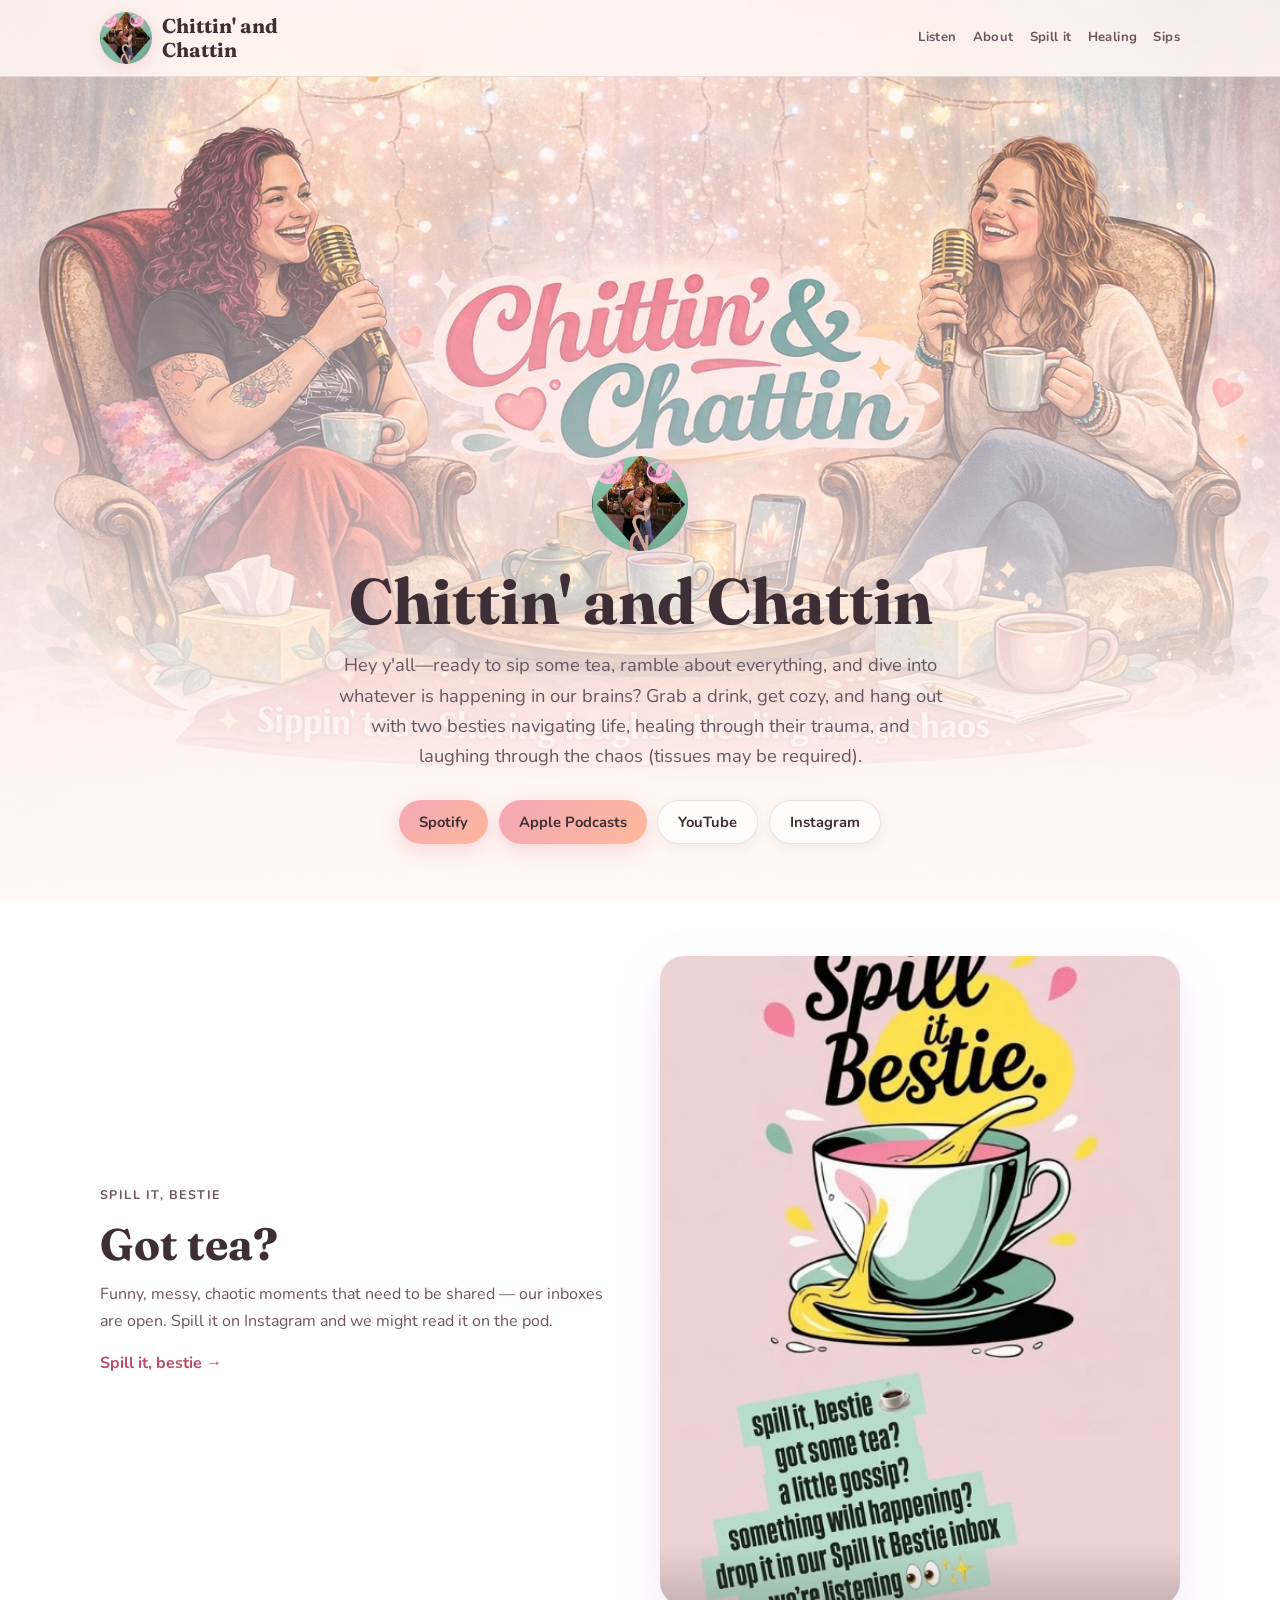
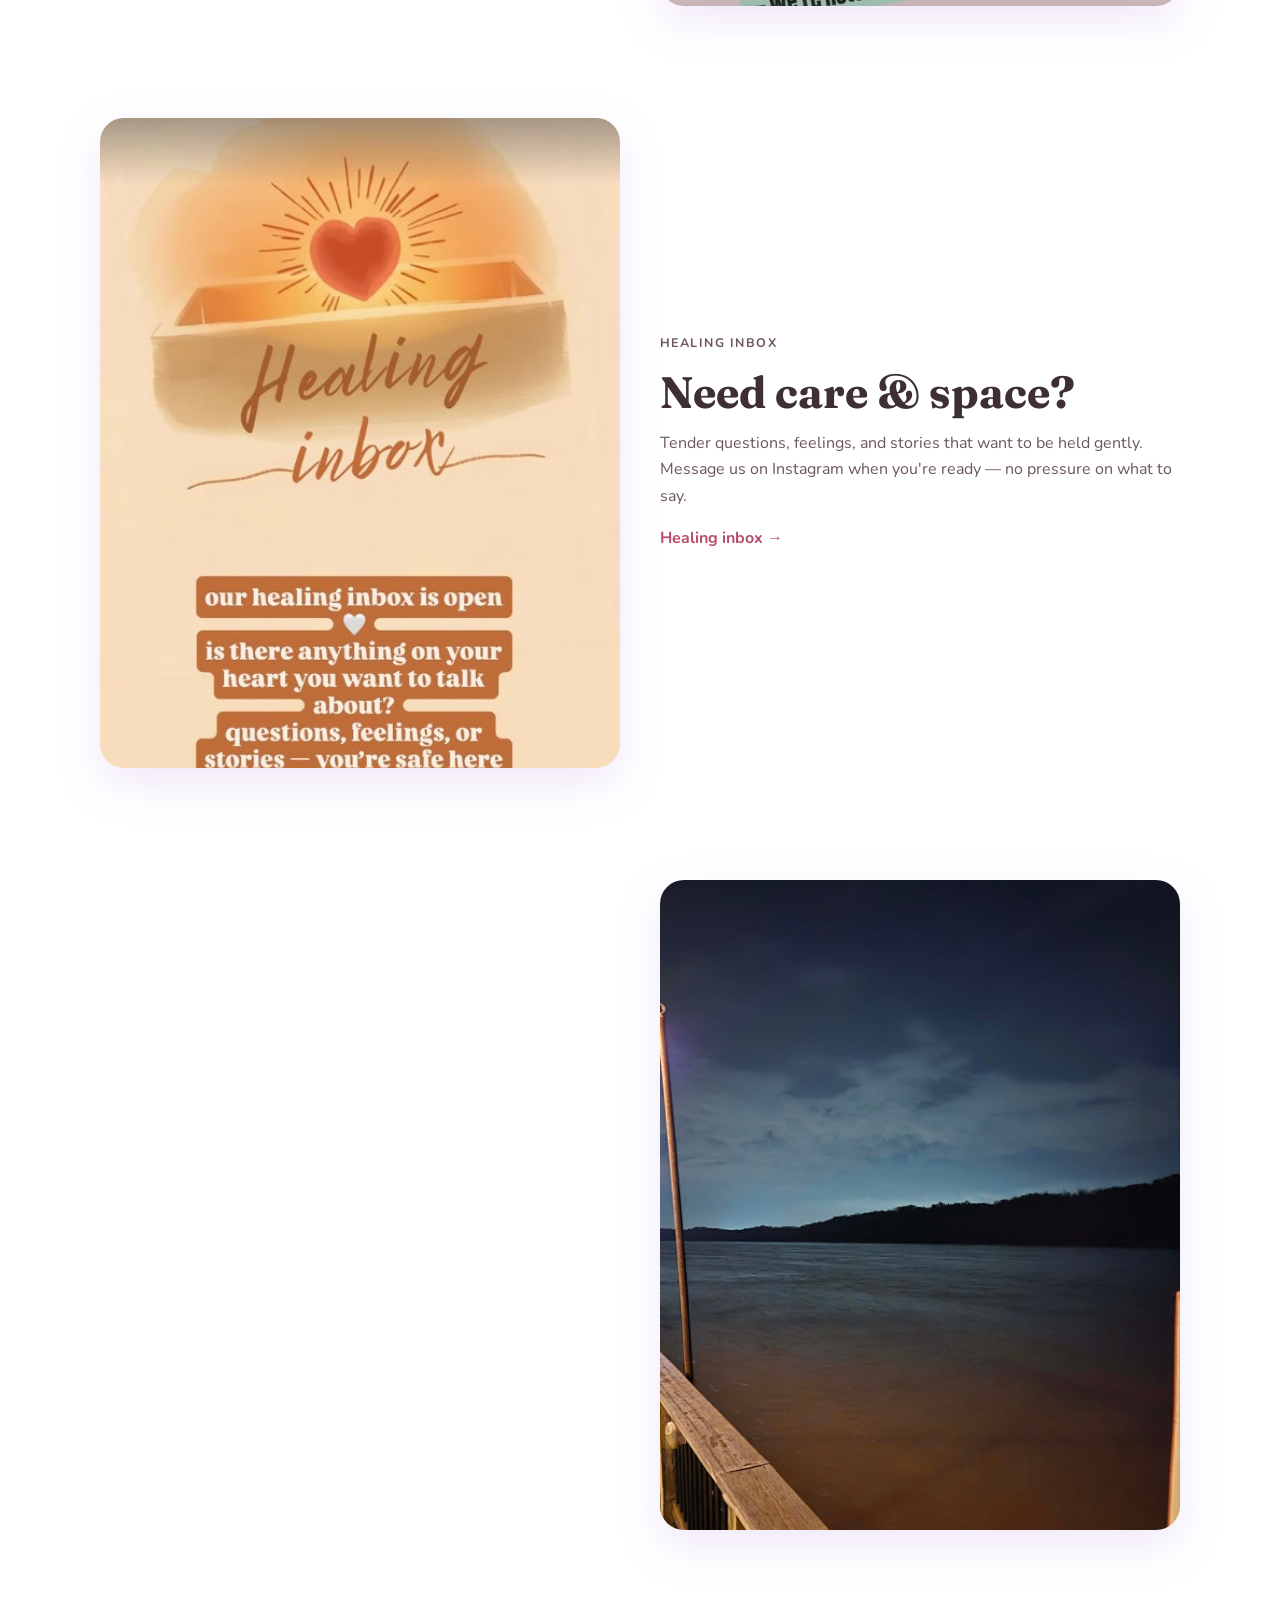
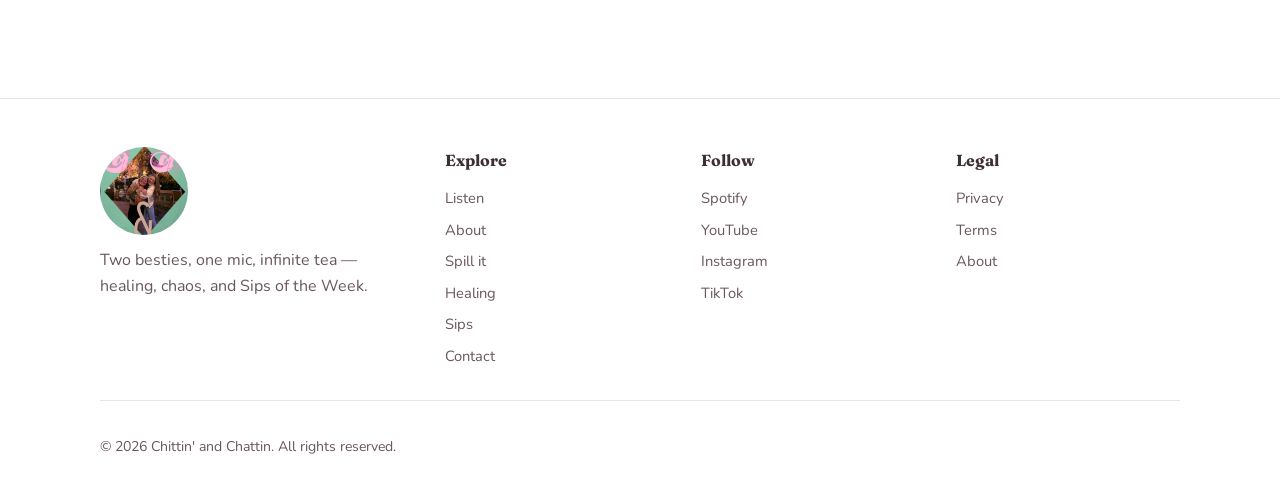
==== index.html @ 3270c284 "Initial Chittin and Chattin podcast site for chittinnchattin.com." ====
<!DOCTYPE html>
<html lang="en">
  <head>
    <meta charset="UTF-8" />
    <meta name="viewport" content="width=device-width, initial-scale=1.0" />
    <meta name="description" content="Chittin' and Chattin — two besties navigating life, healing, and laughing through the chaos. Listen on Spotify, Apple, YouTube, and everywhere else." />
    <title>Chittin' and Chattin</title>
    <link rel="icon" href="/assets/brand/icon.png" type="image/png" />
    <link rel="stylesheet" href="/assets/css/site.css" />
    <link rel="canonical" href="https://chittinnchattin.com/" />
    <script async src="https://pagead2.googlesyndication.com/pagead/js/adsbygoogle.js?client=ca-pub-7048606415692002"
     crossorigin="anonymous"></script>
  </head>
  <body>
    <div id="app"></div>
    <script src="/assets/js/config.js"></script>
    <script src="/assets/js/site.js"></script>
    <script>
      initPage({
        title: "Chittin' and Chattin",
        description: "Chittin' and Chattin — two besties navigating life, healing, and laughing through the chaos.",
        activePath: "/",
        hero: true,
        adSlots: false,
        content: `
          ${renderTeaser({
            eyebrow: "Spill it, bestie",
            title: "Got tea?",
            body: "Funny, messy, chaotic moments that need to be shared — our inboxes are open. Spill it on Instagram and we might read it on the pod.",
            href: "/spill-it-bestie/",
            cta: "Spill it, bestie",
            image: "/assets/features/spill-it-bestie.jpg",
          })}
          ${renderTeaser({
            eyebrow: "Healing inbox",
            title: "Need care & space?",
            body: "Tender questions, feelings, and stories that want to be held gently. Message us on Instagram when you're ready — no pressure on what to say.",
            href: "/healing-inbox/",
            cta: "Healing inbox",
            image: "/assets/features/healing-inbox.jpg",
            reverse: true,
          })}
          ${renderTeaser({
            eyebrow: "Sips of the Week",
            title: "Every episode, a new sip",
            body: "A different tea or drink each week — we're building a full archive from Spotify and episode notes. Coming soon.",
            href: "/sips/",
            cta: "Peek at Sips",
            image: "/assets/features/drift-bar.jpg",
          })}
        `,
      });
    </script>
  </body>
</html>
---- assets/css/site.css ----
@import url("https://fonts.googleapis.com/css2?family=Fraunces:opsz,wght@9..144,500;9..144,700&family=Nunito:wght@400;600;700&display=swap");

:root {
  --petal: #f4a8b8;
  --blush: #f8c4d4;
  --peach: #ffb89a;
  --marigold: #f5c842;
  --lilac: #c9a8e8;
  --sage: #9cb89a;
  --cream: #fff8f3;
  --ink: #3d2f35;
  --muted: #6b5560;
  --surface: rgba(255, 255, 255, 0.72);
  --border: rgba(61, 47, 53, 0.12);
  --font-display: "Fraunces", Georgia, serif;
  --font-body: "Nunito", "Segoe UI", sans-serif;
  --container: min(1080px, calc(100% - 2rem));
  --header-h: 4.75rem;
  --gradient-bg: linear-gradient(
    145deg,
    var(--cream) 0%,
    #ffe8f0 28%,
    #fff4e6 55%,
    #f3ebff 82%,
    var(--cream) 100%
  );
}

*,
*::before,
*::after {
  box-sizing: border-box;
}

html {
  scroll-behavior: smooth;
}

body {
  margin: 0;
  font-family: var(--font-body);
  background: var(--gradient-bg);
  background-attachment: fixed;
  color: var(--ink);
  line-height: 1.65;
  -webkit-font-smoothing: antialiased;
}

img {
  max-width: 100%;
  display: block;
}

a {
  color: #b84d6a;
  text-decoration: none;
}

a:hover {
  text-decoration: underline;
}

.container {
  width: var(--container);
  margin-inline: auto;
}

.site-header {
  position: fixed;
  inset: 0 0 auto;
  z-index: 50;
  background: rgba(255, 248, 243, 0.88);
  backdrop-filter: blur(14px);
  border-bottom: 1px solid var(--border);
  animation: headerIn 0.7s ease both;
}

@keyframes headerIn {
  from {
    opacity: 0;
    transform: translateY(-12px);
  }
  to {
    opacity: 1;
    transform: translateY(0);
  }
}

.header-inner {
  display: flex;
  align-items: center;
  justify-content: space-between;
  min-height: var(--header-h);
  gap: 1rem;
}

.brand {
  display: flex;
  align-items: center;
  gap: 0.65rem;
  text-decoration: none;
  color: var(--ink);
}

.brand:hover {
  text-decoration: none;
}

.brand-logo {
  width: clamp(2.75rem, 6vw, 3.25rem);
  height: auto;
  border-radius: 50%;
  box-shadow: 0 4px 16px rgba(244, 168, 184, 0.35);
}

.brand-text {
  font-family: var(--font-display);
  font-size: clamp(1rem, 2.5vw, 1.25rem);
  font-weight: 700;
  line-height: 1.2;
  max-width: 10rem;
}

.nav-toggle {
  display: none;
  background: var(--surface);
  border: 1px solid var(--border);
  color: var(--ink);
  font: 700 0.85rem var(--font-body);
  padding: 0.55rem 0.9rem;
  border-radius: 999px;
  cursor: pointer;
}

.site-nav {
  display: flex;
  flex-wrap: wrap;
  gap: 0.35rem 1rem;
}

.nav-link {
  color: var(--muted);
  font: 700 0.82rem var(--font-body);
  letter-spacing: 0.03em;
  text-decoration: none;
  padding: 0.35rem 0;
  border-bottom: 2px solid transparent;
}

.nav-link:hover,
.nav-link.active {
  color: var(--ink);
  border-bottom-color: var(--petal);
  text-decoration: none;
}

.hero {
  position: relative;
  min-height: 100svh;
  display: grid;
  align-items: end;
  padding-top: var(--header-h);
}

.hero-media {
  position: absolute;
  inset: 0;
  overflow: hidden;
}

.hero-image {
  width: 100%;
  height: 100%;
  object-fit: cover;
}

.hero-scrim {
  position: absolute;
  inset: 0;
  background: linear-gradient(
    180deg,
    rgba(255, 248, 243, 0.15) 0%,
    rgba(255, 232, 240, 0.55) 45%,
    rgba(255, 248, 243, 0.95) 88%,
    var(--cream) 100%
  );
}

.hero-content {
  position: relative;
  z-index: 2;
  padding: 2rem 0 3.5rem;
  text-align: center;
  animation: heroIn 0.9s ease 0.15s both;
}

@keyframes heroIn {
  from {
    opacity: 0;
    transform: translateY(24px);
  }
  to {
    opacity: 1;
    transform: translateY(0);
  }
}

.hero-mark {
  width: clamp(4rem, 12vw, 6rem);
  height: auto;
  margin: 0 auto 1rem;
  border-radius: 50%;
  box-shadow: 0 8px 28px rgba(201, 168, 232, 0.4);
}

.hero-title {
  font-family: var(--font-display);
  font-size: clamp(2.4rem, 7vw, 4rem);
  font-weight: 700;
  line-height: 1.05;
  margin: 0 0 1rem;
  color: var(--ink);
}

.hero-subline {
  max-width: 38rem;
  margin: 0 auto 1.75rem;
  font-size: clamp(1rem, 2.2vw, 1.15rem);
  color: var(--muted);
}

.hero-cta {
  display: flex;
  flex-wrap: wrap;
  gap: 0.65rem;
  justify-content: center;
}

.page-main {
  padding-bottom: 4rem;
}

.page-inner {
  padding-top: calc(var(--header-h) + 2rem);
}

.page-header {
  margin-bottom: 2rem;
}

.page-header h1,
.teaser-copy h2 {
  font-family: var(--font-display);
  font-size: clamp(2rem, 5vw, 2.75rem);
  line-height: 1.15;
  margin: 0.35rem 0 0.75rem;
}

.page-lead {
  font-size: 1.1rem;
  color: var(--muted);
  max-width: 42rem;
}

.teaser-eyebrow {
  font: 700 0.78rem var(--font-body);
  letter-spacing: 0.12em;
  text-transform: uppercase;
  color: #b84d6a;
  margin: 0;
}

.btn {
  display: inline-flex;
  align-items: center;
  justify-content: center;
  padding: 0.7rem 1.25rem;
  border-radius: 999px;
  font: 700 0.92rem var(--font-body);
  text-decoration: none;
  border: none;
  cursor: pointer;
  transition: transform 0.2s ease, box-shadow 0.2s ease;
}

.btn:hover {
  text-decoration: none;
  transform: translateY(-2px);
}

.btn-primary {
  background: linear-gradient(135deg, var(--petal), var(--peach));
  color: var(--ink);
  box-shadow: 0 6px 20px rgba(244, 168, 184, 0.45);
}

.btn-soft {
  background: var(--surface);
  color: var(--ink);
  border: 1px solid var(--border);
  box-shadow: 0 4px 14px rgba(61, 47, 53, 0.06);
}

.btn-lg {
  padding: 0.9rem 1.75rem;
  font-size: 1rem;
}

.text-link {
  font-weight: 700;
  color: #b84d6a;
}

.teaser {
  padding: 3.5rem 0;
}

.teaser-inner {
  display: grid;
  grid-template-columns: 1fr 1fr;
  gap: 2.5rem;
  align-items: center;
}

.teaser-reverse .teaser-inner {
  direction: rtl;
}

.teaser-reverse .teaser-copy,
.teaser-reverse .teaser-visual {
  direction: ltr;
}

.teaser-copy p {
  color: var(--muted);
  margin: 0 0 1rem;
}

.teaser-frame {
  aspect-ratio: 4 / 5;
  border-radius: 1.5rem;
  background-size: cover;
  background-position: center;
  box-shadow: 0 16px 40px rgba(201, 168, 232, 0.25);
}

.listen-grid {
  display: grid;
  grid-template-columns: repeat(auto-fill, minmax(240px, 1fr));
  gap: 1rem;
  margin: 2rem 0;
}

.listen-card {
  display: flex;
  flex-direction: column;
  gap: 0.35rem;
  padding: 1.25rem;
  background: var(--surface);
  border: 1px solid var(--border);
  border-radius: 1.25rem;
  text-decoration: none;
  color: var(--ink);
  transition: transform 0.2s ease, box-shadow 0.2s ease;
}

.listen-card:hover {
  text-decoration: none;
  transform: translateY(-3px);
  box-shadow: 0 12px 28px rgba(245, 200, 66, 0.2);
}

.listen-label {
  font-family: var(--font-display);
  font-size: 1.25rem;
  font-weight: 700;
}

.listen-note {
  font-size: 0.9rem;
  color: var(--muted);
}

.host-grid {
  display: grid;
  grid-template-columns: repeat(auto-fit, minmax(220px, 1fr));
  gap: 1.25rem;
  margin: 2rem 0;
}

.host-card {
  padding: 1.5rem;
  background: linear-gradient(160deg, rgba(248, 196, 212, 0.35), rgba(201, 168, 232, 0.25));
  border-radius: 1.25rem;
  border: 1px solid var(--border);
}

.host-card h3 {
  font-family: var(--font-display);
  margin: 0 0 0.25rem;
  font-size: 1.5rem;
}

.host-handle {
  color: var(--muted);
  margin: 0 0 0.75rem;
}

.feature-layout {
  display: grid;
  grid-template-columns: minmax(0, 1fr) minmax(0, 1.1fr);
  gap: 2rem;
  align-items: start;
}

.feature-art img {
  width: 100%;
  border-radius: 1.5rem;
  box-shadow: 0 16px 40px rgba(244, 168, 184, 0.3);
}

.prose {
  font-size: 1.05rem;
}

.prose p {
  margin: 0 0 1rem;
}

.cta-panel {
  margin: 2rem 0 1rem;
  padding: 1.5rem;
  background: var(--surface);
  border-radius: 1.25rem;
  border: 1px solid var(--border);
  text-align: center;
}

.cta-note,
.cross-link {
  font-size: 0.92rem;
  color: var(--muted);
  margin: 0.75rem 0 0;
}

.coming-soon {
  text-align: center;
  padding: 2rem 0 3rem;
}

.coming-soon-art {
  max-width: 28rem;
  margin: 0 auto 1.5rem;
  border-radius: 1.5rem;
  overflow: hidden;
  box-shadow: 0 16px 40px rgba(245, 200, 66, 0.25);
}

.meta-list {
  list-style: none;
  padding: 0;
  margin: 0;
}

.meta-list li {
  padding: 0.75rem 0;
  border-bottom: 1px solid var(--border);
}

.ad-slot {
  margin: 1.5rem 0;
}

.ad-placeholder {
  min-height: 90px;
  display: grid;
  place-items: center;
  background: rgba(255, 255, 255, 0.5);
  border: 1px dashed var(--border);
  border-radius: 0.75rem;
  color: var(--muted);
  font-size: 0.85rem;
}

.site-footer {
  margin-top: 3rem;
  padding: 3rem 0 1.5rem;
  background: rgba(255, 255, 255, 0.55);
  border-top: 1px solid var(--border);
}

.footer-grid {
  display: grid;
  grid-template-columns: 1.4fr repeat(3, 1fr);
  gap: 2rem;
}

.footer-logo {
  border-radius: 50%;
  margin-bottom: 0.75rem;
}

.footer-tagline {
  color: var(--muted);
  max-width: 22rem;
  margin: 0;
}

.footer-nav {
  display: flex;
  flex-direction: column;
  gap: 0.45rem;
}

.footer-nav strong {
  font-family: var(--font-display);
  margin-bottom: 0.35rem;
}

.footer-nav a {
  color: var(--muted);
  font-size: 0.92rem;
}

.footer-bottom {
  margin-top: 2rem;
  padding-top: 1.25rem;
  border-top: 1px solid var(--border);
  color: var(--muted);
  font-size: 0.88rem;
}

.reveal {
  opacity: 0;
  transform: translateY(18px);
  transition: opacity 0.65s ease, transform 0.65s ease;
}

.reveal.is-visible {
  opacity: 1;
  transform: translateY(0);
}

@media (max-width: 860px) {
  .nav-toggle {
    display: inline-flex;
  }

  .site-nav {
    display: none;
    position: absolute;
    top: 100%;
    left: 0;
    right: 0;
    flex-direction: column;
    padding: 1rem;
    background: rgba(255, 248, 243, 0.98);
    border-bottom: 1px solid var(--border);
  }

  .site-nav.open {
    display: flex;
  }

  .header-inner {
    position: relative;
  }

  .teaser-inner,
  .feature-layout,
  .footer-grid {
    grid-template-columns: 1fr;
  }

  .teaser-reverse .teaser-inner {
    direction: ltr;
  }
}

@media (prefers-reduced-motion: reduce) {
  html {
    scroll-behavior: auto;
  }

  *,
  *::before,
  *::after {
    animation: none !important;
    transition: none !important;
  }

  .reveal {
    opacity: 1;
    transform: none;
  }
}
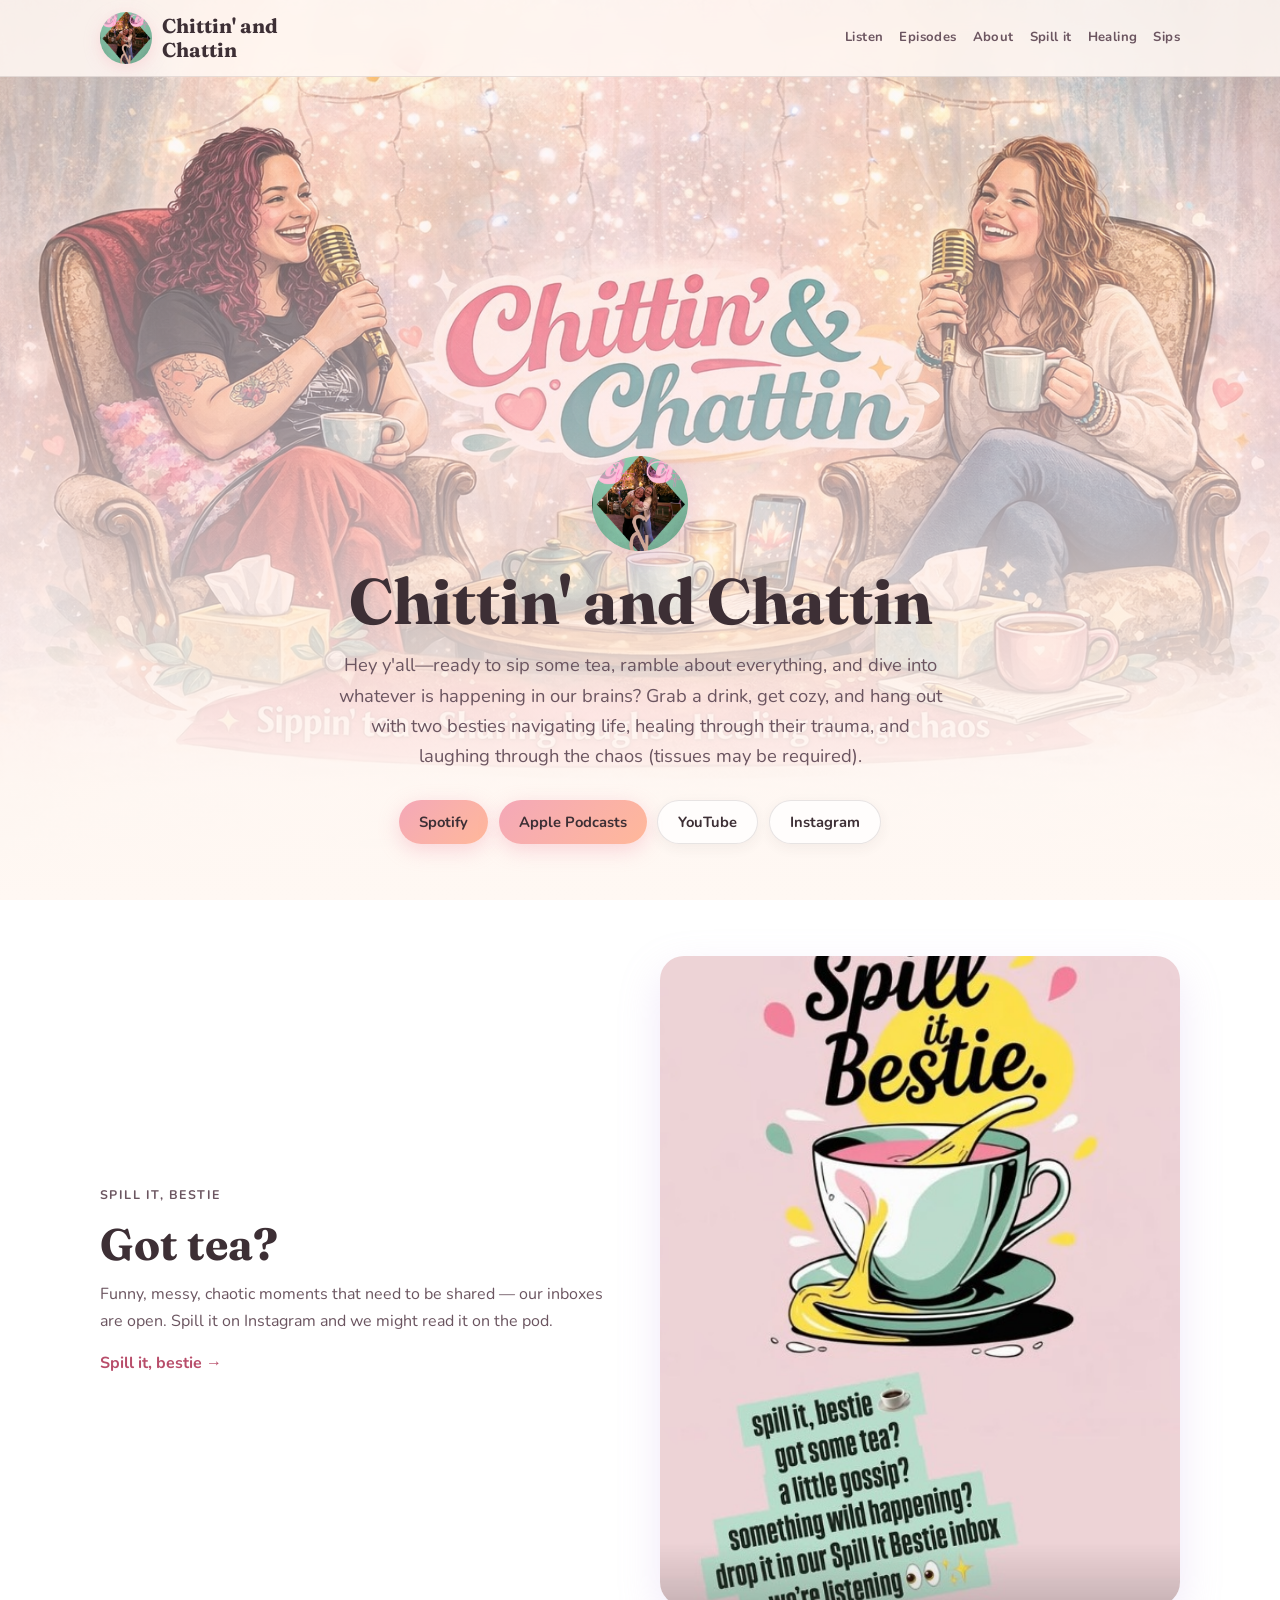
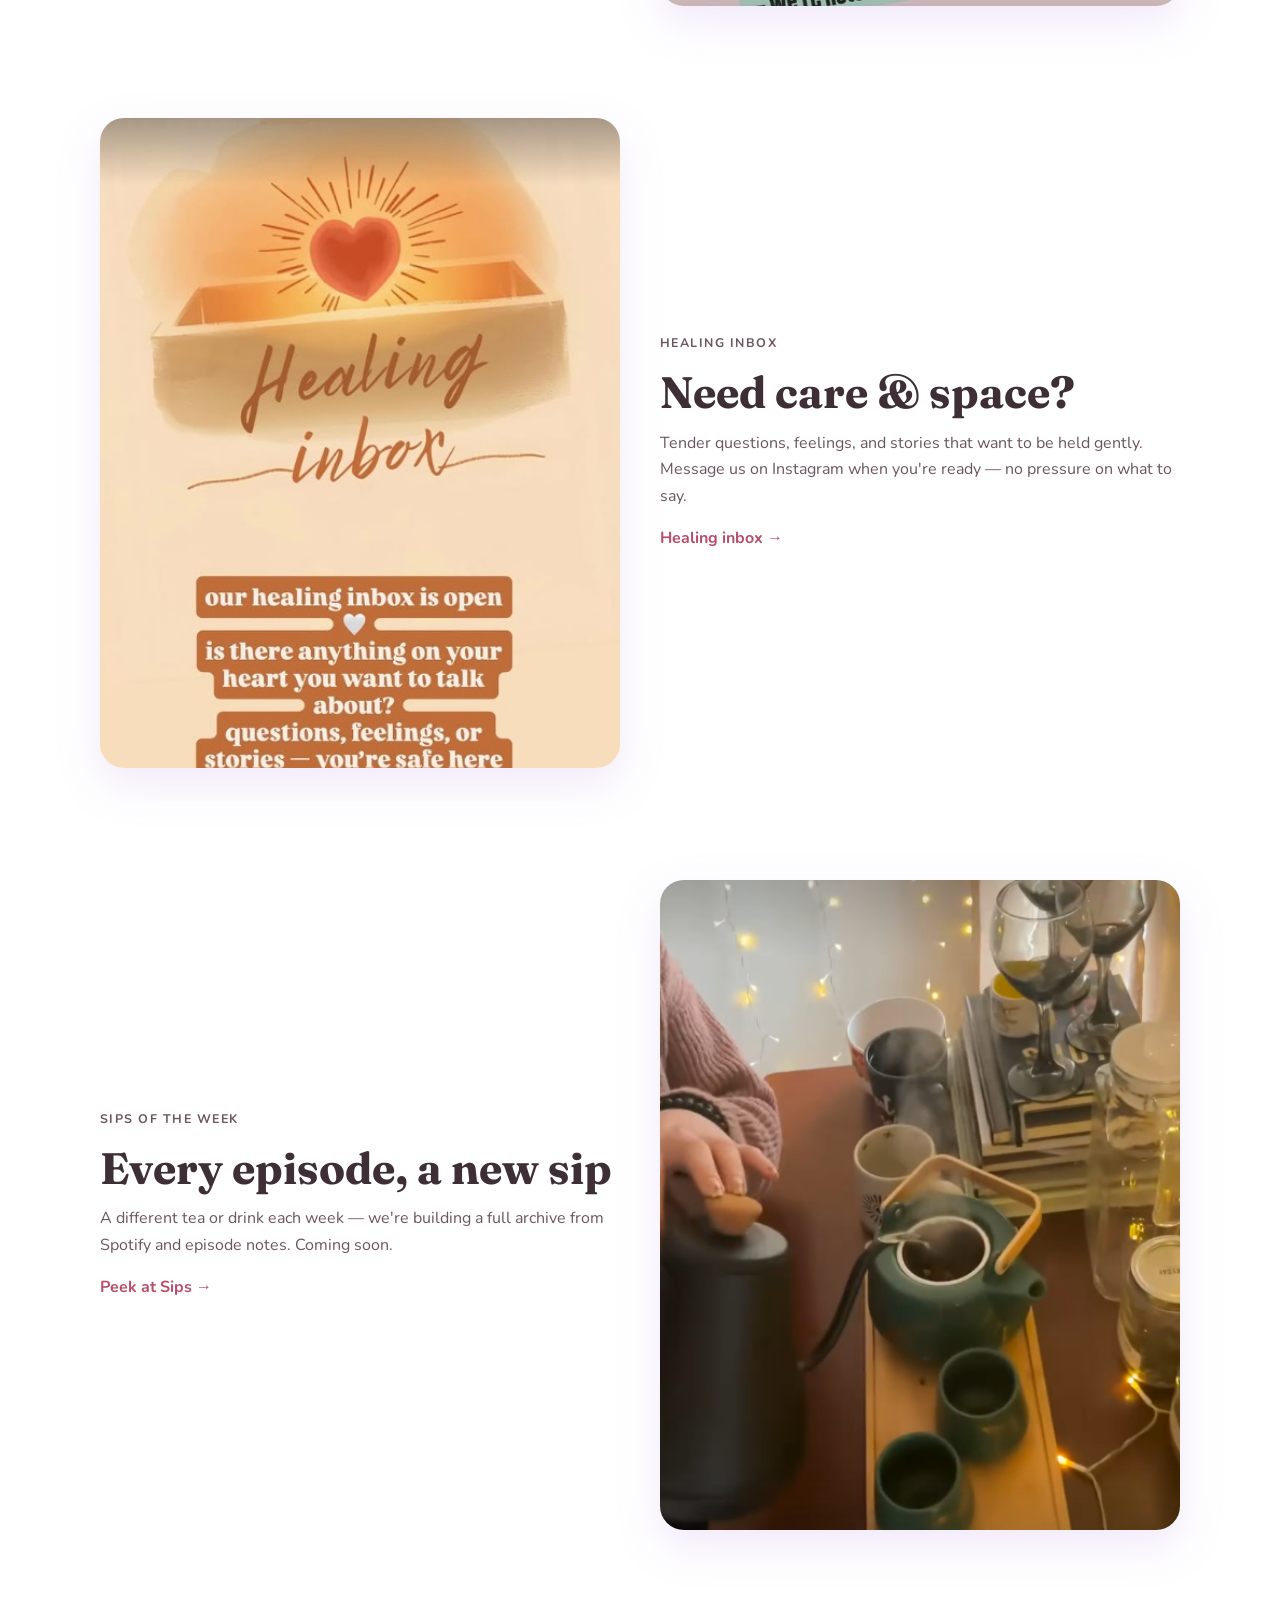
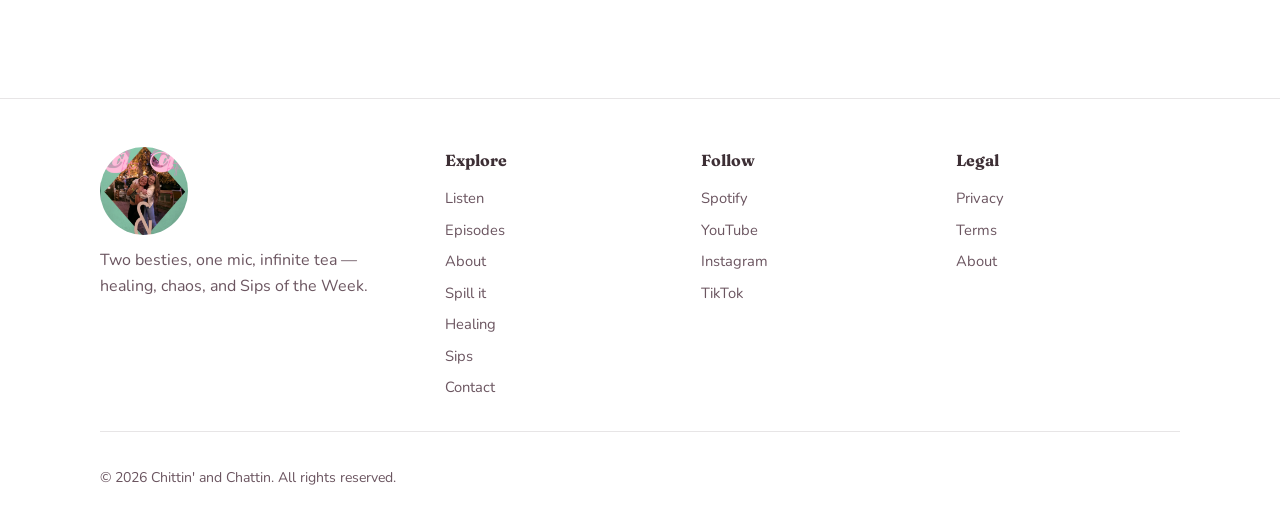
==== commit 713c2c46: "Sips art fix and episode list from RSS." ====
--- a/index.html
+++ b/index.html
@@ -46,7 +46,7 @@
             body: "A different tea or drink each week — we're building a full archive from Spotify and episode notes. Coming soon.",
             href: "/sips/",
             cta: "Peek at Sips",
-            image: "/assets/features/drift-bar.jpg",
+            image: "/assets/features/sips-of-the-week.png",
           })}
         `,
       });
--- a/assets/css/site.css
+++ b/assets/css/site.css
@@ -456,6 +456,48 @@
   box-shadow: 0 16px 40px rgba(245, 200, 66, 0.25);
 }
 
+.episode-list {
+  display: flex;
+  flex-direction: column;
+  gap: 1.25rem;
+  margin: 2rem 0;
+}
+
+.episode-card {
+  padding: 1.35rem 1.5rem;
+  background: var(--surface);
+  border: 1px solid var(--border);
+  border-radius: 1.25rem;
+  box-shadow: 0 6px 20px rgba(244, 168, 184, 0.12);
+}
+
+.episode-card h2 {
+  font-family: var(--font-display);
+  font-size: 1.35rem;
+  margin: 0 0 0.35rem;
+  line-height: 1.25;
+}
+
+.episode-date {
+  font-size: 0.85rem;
+  color: var(--muted);
+  margin: 0 0 0.75rem;
+}
+
+.episode-desc {
+  margin: 0 0 0.75rem;
+  color: var(--ink);
+  font-size: 0.98rem;
+  line-height: 1.55;
+}
+
+.episode-loading,
+.episode-error {
+  text-align: center;
+  color: var(--muted);
+  padding: 2rem 0;
+}
+
 .meta-list {
   list-style: none;
   padding: 0;
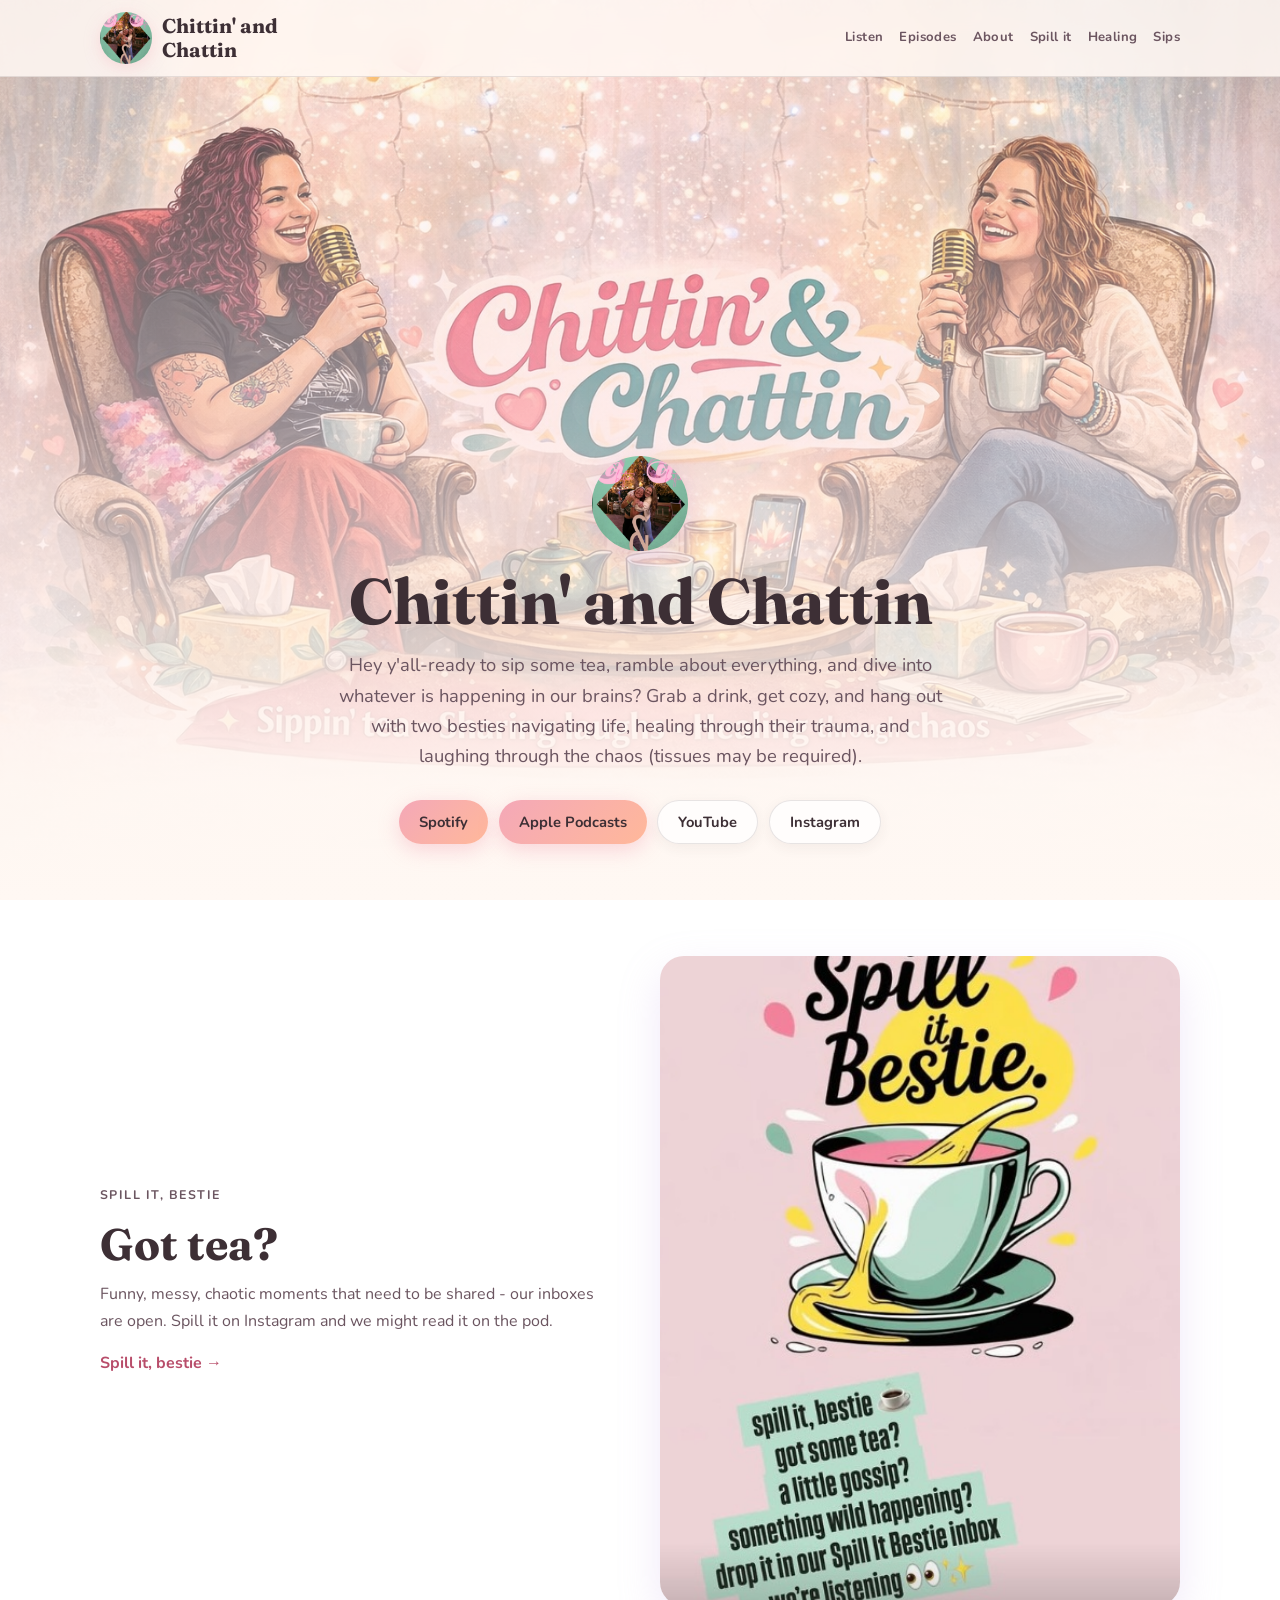
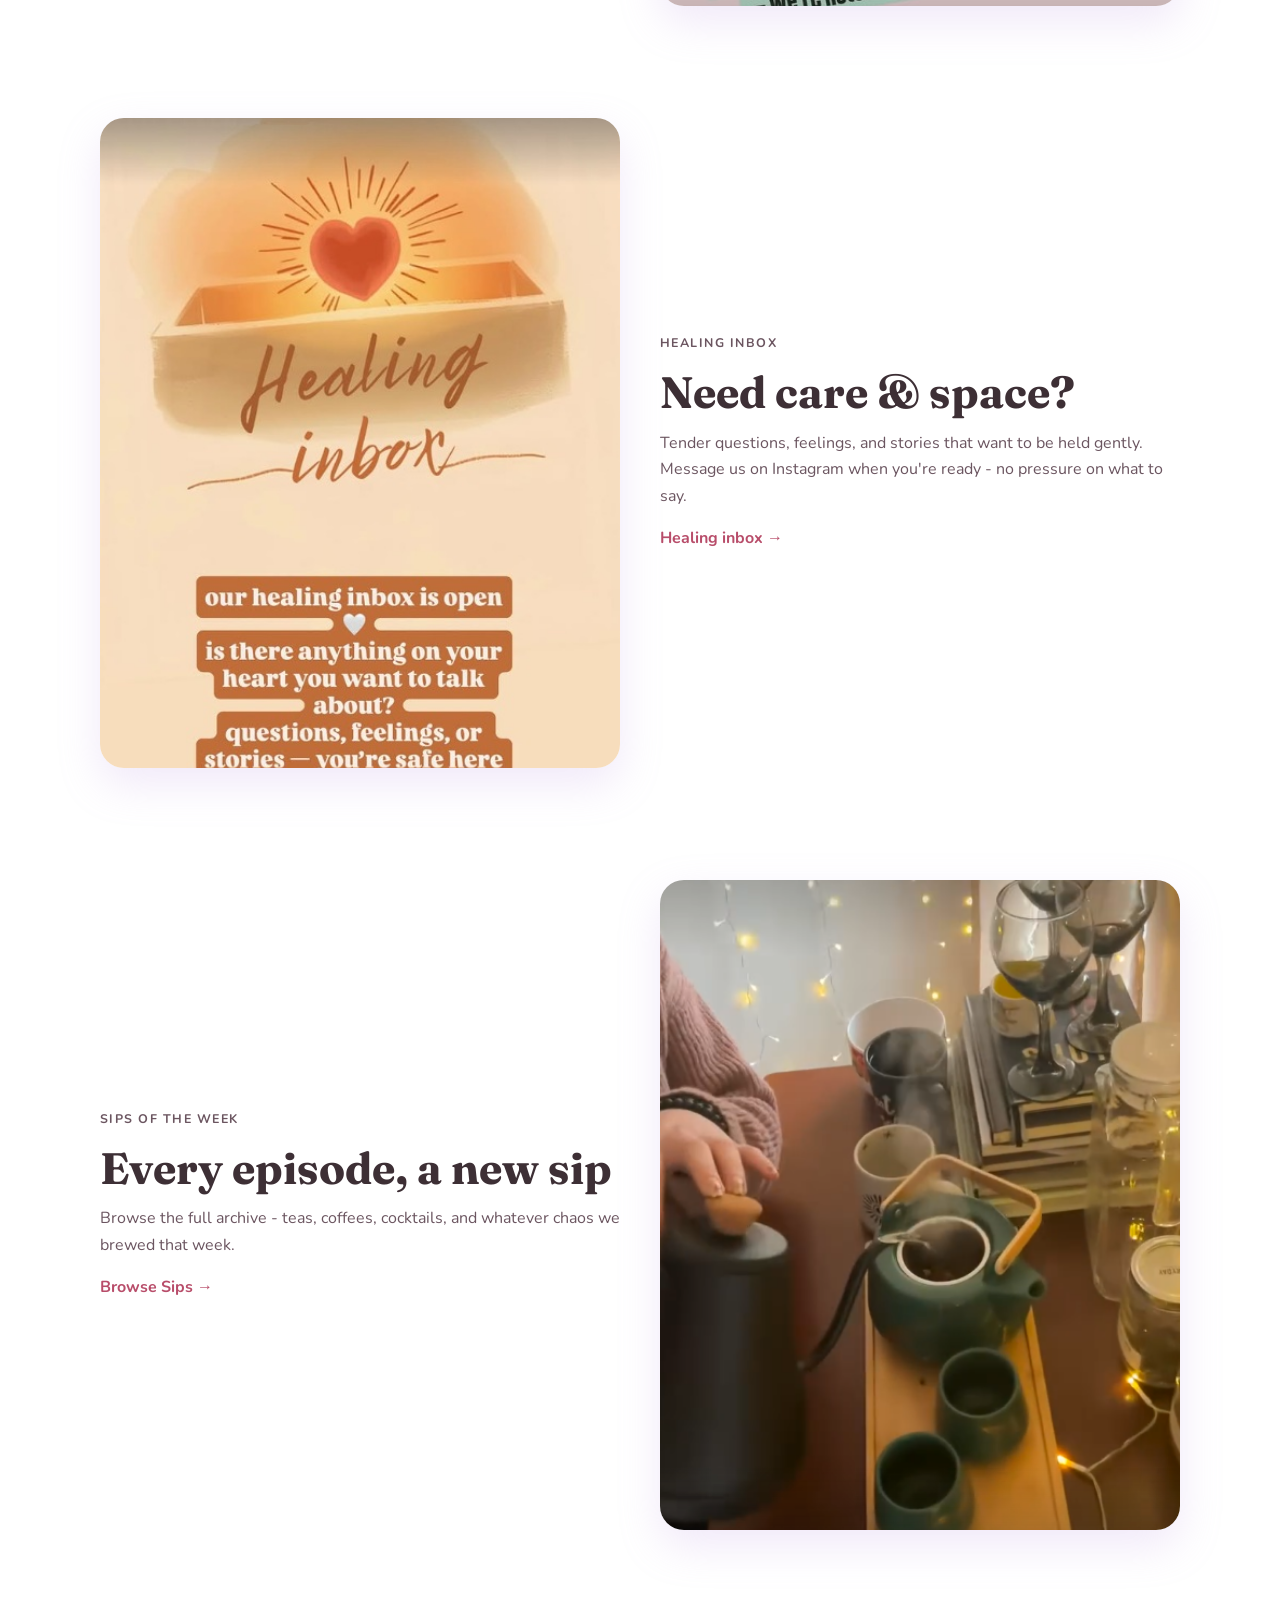
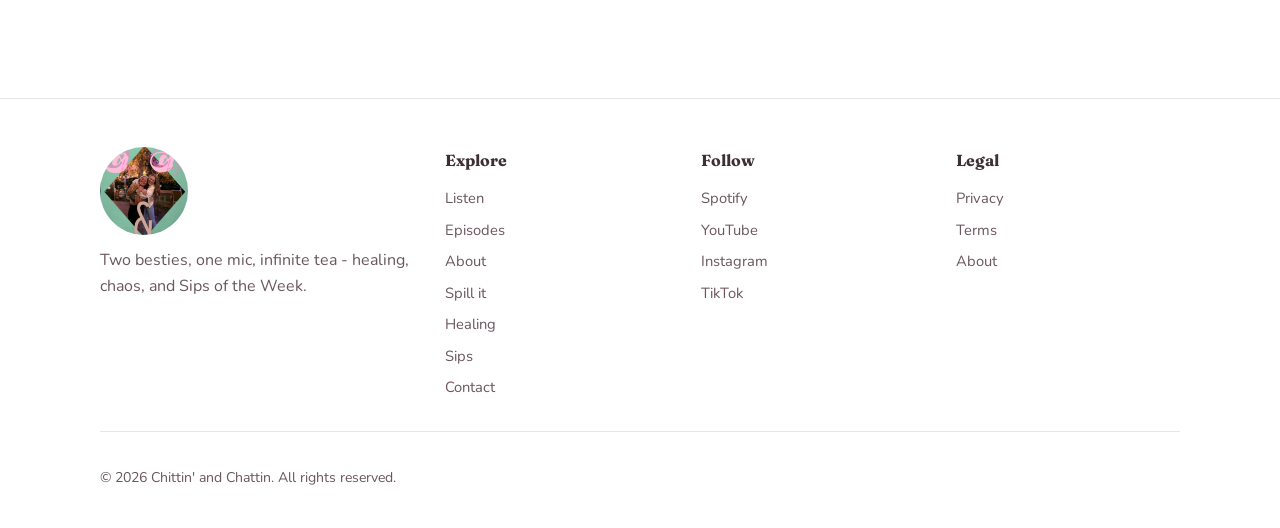
==== commit 7d42d26f: "Replace em dashes with hyphens and push pending site updates. Normalize RSS episode text on pull, fi" ====
--- a/index.html
+++ b/index.html
@@ -3,7 +3,7 @@
   <head>
     <meta charset="UTF-8" />
     <meta name="viewport" content="width=device-width, initial-scale=1.0" />
-    <meta name="description" content="Chittin' and Chattin — two besties navigating life, healing, and laughing through the chaos. Listen on Spotify, Apple, YouTube, and everywhere else." />
+    <meta name="description" content="Chittin' and Chattin - two besties navigating life, healing, and laughing through the chaos. Listen on Spotify, Apple, YouTube, and everywhere else." />
     <title>Chittin' and Chattin</title>
     <link rel="icon" href="/assets/brand/icon.png" type="image/png" />
     <link rel="stylesheet" href="/assets/css/site.css" />
@@ -18,7 +18,7 @@
     <script>
       initPage({
         title: "Chittin' and Chattin",
-        description: "Chittin' and Chattin — two besties navigating life, healing, and laughing through the chaos.",
+        description: "Chittin' and Chattin - two besties navigating life, healing, and laughing through the chaos.",
         activePath: "/",
         hero: true,
         adSlots: false,
@@ -26,7 +26,7 @@
           ${renderTeaser({
             eyebrow: "Spill it, bestie",
             title: "Got tea?",
-            body: "Funny, messy, chaotic moments that need to be shared — our inboxes are open. Spill it on Instagram and we might read it on the pod.",
+            body: "Funny, messy, chaotic moments that need to be shared - our inboxes are open. Spill it on Instagram and we might read it on the pod.",
             href: "/spill-it-bestie/",
             cta: "Spill it, bestie",
             image: "/assets/features/spill-it-bestie.jpg",
@@ -34,7 +34,7 @@
           ${renderTeaser({
             eyebrow: "Healing inbox",
             title: "Need care & space?",
-            body: "Tender questions, feelings, and stories that want to be held gently. Message us on Instagram when you're ready — no pressure on what to say.",
+            body: "Tender questions, feelings, and stories that want to be held gently. Message us on Instagram when you're ready - no pressure on what to say.",
             href: "/healing-inbox/",
             cta: "Healing inbox",
             image: "/assets/features/healing-inbox.jpg",
@@ -43,9 +43,9 @@
           ${renderTeaser({
             eyebrow: "Sips of the Week",
             title: "Every episode, a new sip",
-            body: "A different tea or drink each week — we're building a full archive from Spotify and episode notes. Coming soon.",
+            body: "Browse the full archive - teas, coffees, cocktails, and whatever chaos we brewed that week.",
             href: "/sips/",
-            cta: "Peek at Sips",
+            cta: "Browse Sips",
             image: "/assets/features/sips-of-the-week.png",
           })}
         `,
--- a/assets/css/site.css
+++ b/assets/css/site.css
@@ -460,15 +460,72 @@
   display: flex;
   flex-direction: column;
   gap: 1.25rem;
-  margin: 2rem 0;
+  margin: 1.5rem 0 2rem;
+}
+
+.episode-page-summary {
+  margin: 0.5rem 0 0;
+  color: var(--muted);
+  font-size: 0.92rem;
 }
 
 .episode-card {
-  padding: 1.35rem 1.5rem;
+  display: grid;
+  grid-template-columns: 128px 1fr;
+  gap: 1.15rem;
+  align-items: start;
+  padding: 1.25rem 1.35rem;
   background: var(--surface);
   border: 1px solid var(--border);
   border-radius: 1.25rem;
   box-shadow: 0 6px 20px rgba(244, 168, 184, 0.12);
+}
+
+.episode-thumb-link {
+  display: block;
+  border-radius: 0.85rem;
+  overflow: hidden;
+  flex-shrink: 0;
+  box-shadow: 0 8px 22px rgba(0, 0, 0, 0.12);
+  transition: transform 0.2s ease, box-shadow 0.2s ease;
+}
+
+.episode-thumb-link:hover {
+  transform: translateY(-2px);
+  box-shadow: 0 12px 28px rgba(0, 0, 0, 0.16);
+}
+
+.episode-thumb {
+  display: block;
+  width: 128px;
+  height: 128px;
+  object-fit: cover;
+  background: var(--border);
+}
+
+.episode-card-body {
+  min-width: 0;
+}
+
+.episode-card-meta {
+  display: flex;
+  flex-wrap: wrap;
+  gap: 0.5rem 0.85rem;
+  align-items: center;
+  margin-bottom: 0.35rem;
+}
+
+.episode-num {
+  font-size: 0.78rem;
+  font-weight: 700;
+  letter-spacing: 0.04em;
+  text-transform: uppercase;
+  color: var(--accent);
+}
+
+.episode-duration {
+  font-size: 0.78rem;
+  color: var(--muted);
 }
 
 .episode-card h2 {
@@ -478,6 +535,15 @@
   line-height: 1.25;
 }
 
+.episode-card h2 a {
+  color: inherit;
+  text-decoration: none;
+}
+
+.episode-card h2 a:hover {
+  color: var(--accent);
+}
+
 .episode-date {
   font-size: 0.85rem;
   color: var(--muted);
@@ -496,6 +562,241 @@
   text-align: center;
   color: var(--muted);
   padding: 2rem 0;
+}
+
+.episode-pagination {
+  display: flex;
+  flex-wrap: wrap;
+  align-items: center;
+  justify-content: center;
+  gap: 0.75rem 1rem;
+  margin: 2rem 0 1rem;
+  padding: 1rem 0;
+}
+
+.episode-page-nums {
+  display: flex;
+  flex-wrap: wrap;
+  gap: 0.45rem;
+  justify-content: center;
+}
+
+.episode-page-num,
+.episode-page-nav {
+  display: inline-flex;
+  align-items: center;
+  justify-content: center;
+  min-width: 2.35rem;
+  min-height: 2.35rem;
+  padding: 0.35rem 0.75rem;
+  border-radius: 999px;
+  border: 1px solid var(--border);
+  background: var(--surface);
+  color: var(--ink);
+  font-size: 0.92rem;
+  font-weight: 600;
+  text-decoration: none;
+  transition: background 0.15s ease, border-color 0.15s ease, color 0.15s ease;
+}
+
+.episode-page-num:hover,
+.episode-page-nav:hover {
+  border-color: var(--accent);
+  color: var(--accent);
+}
+
+.episode-page-num.active {
+  background: var(--accent);
+  border-color: var(--accent);
+  color: #fff;
+}
+
+.episode-page-nav.is-disabled {
+  opacity: 0.45;
+  pointer-events: none;
+}
+
+.ad-mid {
+  margin: 2rem 0;
+}
+
+@media (max-width: 640px) {
+  .episode-card {
+    grid-template-columns: 96px 1fr;
+    gap: 0.9rem;
+    padding: 1rem;
+  }
+
+  .episode-thumb,
+  .episode-thumb-link {
+    width: 96px;
+  }
+
+  .episode-thumb {
+    height: 96px;
+  }
+
+  .episode-card h2 {
+    font-size: 1.12rem;
+  }
+}
+
+.sip-review-banner {
+  margin: 1.5rem 0 2rem;
+  padding: 1rem 1.25rem;
+  background: rgba(245, 200, 66, 0.18);
+  border: 1px solid rgba(245, 180, 40, 0.45);
+  border-radius: 1rem;
+  font-size: 0.95rem;
+  line-height: 1.5;
+}
+
+.sip-review-note {
+  display: block;
+  margin-top: 0.35rem;
+  color: var(--muted);
+  font-size: 0.88rem;
+}
+
+.sip-list {
+  display: flex;
+  flex-direction: column;
+  gap: 1rem;
+  margin: 2rem 0;
+}
+
+.sip-card {
+  background: var(--surface);
+  border: 1px solid var(--border);
+  border-radius: 1.25rem;
+  box-shadow: 0 6px 20px rgba(244, 168, 184, 0.12);
+  overflow: hidden;
+}
+
+.sip-summary {
+  display: flex;
+  align-items: flex-start;
+  gap: 1rem;
+  padding: 1.25rem 1.5rem;
+  cursor: pointer;
+  list-style: none;
+}
+
+.sip-summary::-webkit-details-marker {
+  display: none;
+}
+
+.sip-summary::after {
+  content: "+";
+  margin-left: auto;
+  font-size: 1.25rem;
+  color: var(--muted);
+  flex-shrink: 0;
+}
+
+.sip-card[open] .sip-summary::after {
+  content: "−";
+}
+
+.sip-ep {
+  flex-shrink: 0;
+  font-family: var(--font-display);
+  font-size: 0.85rem;
+  font-weight: 700;
+  color: var(--accent);
+  background: rgba(244, 168, 184, 0.15);
+  padding: 0.35rem 0.6rem;
+  border-radius: 0.5rem;
+}
+
+.sip-summary-text {
+  display: flex;
+  flex-direction: column;
+  gap: 0.2rem;
+  min-width: 0;
+}
+
+.sip-title {
+  font-family: var(--font-display);
+  font-size: 1.15rem;
+  line-height: 1.3;
+  color: var(--ink);
+}
+
+.sip-episode-title {
+  font-size: 0.88rem;
+  color: var(--muted);
+}
+
+.sip-date {
+  font-size: 0.82rem;
+  color: var(--muted);
+}
+
+.sip-badge {
+  flex-shrink: 0;
+  font-size: 0.72rem;
+  font-weight: 600;
+  text-transform: uppercase;
+  letter-spacing: 0.04em;
+  padding: 0.25rem 0.5rem;
+  border-radius: 0.4rem;
+  align-self: center;
+}
+
+.sip-badge-review {
+  background: rgba(245, 200, 66, 0.25);
+  color: #8a6a00;
+}
+
+.sip-badge-partial {
+  background: rgba(160, 160, 160, 0.2);
+  color: var(--muted);
+}
+
+.sip-detail {
+  padding: 0 1.5rem 1.35rem;
+  border-top: 1px solid var(--border);
+}
+
+.sip-description {
+  margin: 1rem 0 0.75rem;
+  line-height: 1.6;
+  font-size: 1rem;
+}
+
+.sip-description a {
+  color: var(--accent);
+  text-decoration: underline;
+  text-underline-offset: 2px;
+}
+
+.sip-description a:hover {
+  color: var(--accent-dark, #8b2252);
+}
+
+.sip-detail-line {
+  margin: 0.5rem 0;
+  font-size: 0.95rem;
+  line-height: 1.5;
+}
+
+.sip-meta-list {
+  margin: 0.5rem 0;
+  padding-left: 1.25rem;
+  font-size: 0.95rem;
+}
+
+.sip-listen {
+  display: inline-block;
+  margin-top: 1rem;
+}
+
+.follow-show-note {
+  font-size: 0.92rem;
+  color: var(--muted);
+  margin: 1rem 0 0;
+  line-height: 1.55;
 }
 
 .meta-list {
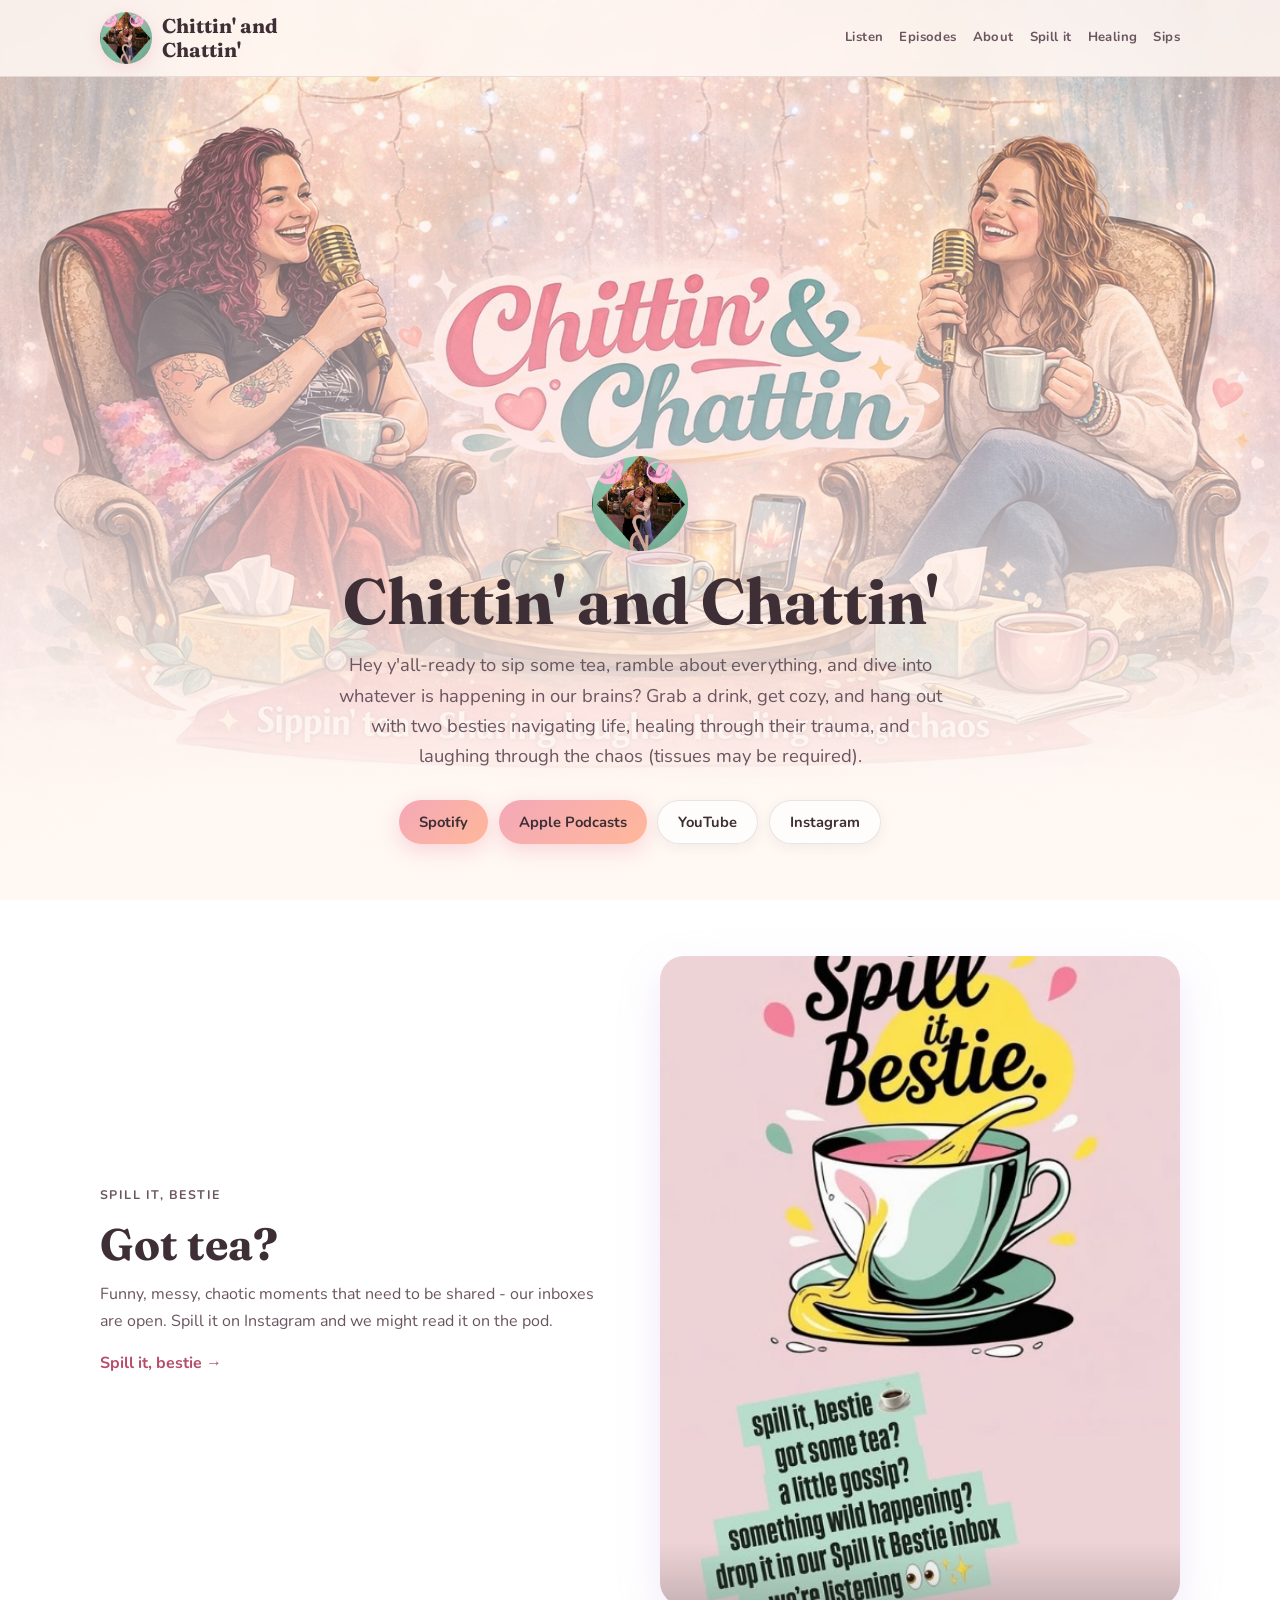
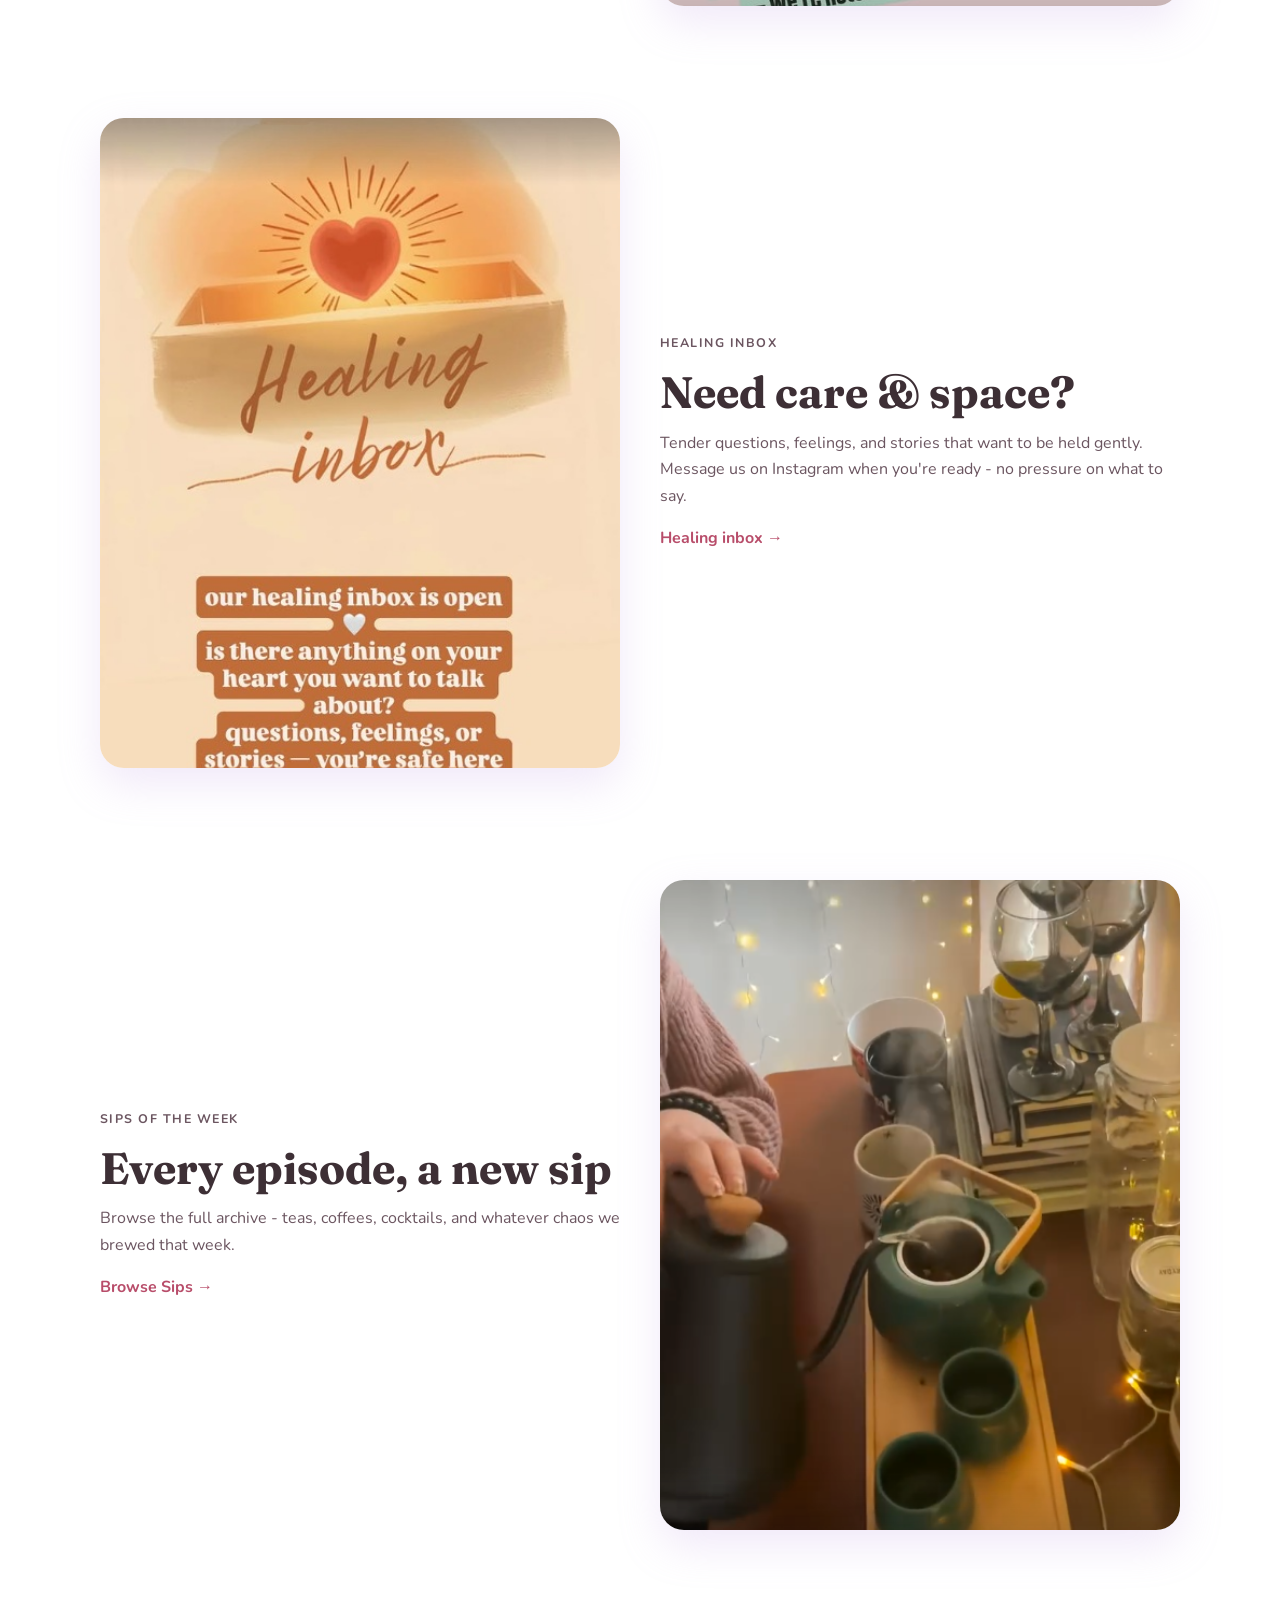
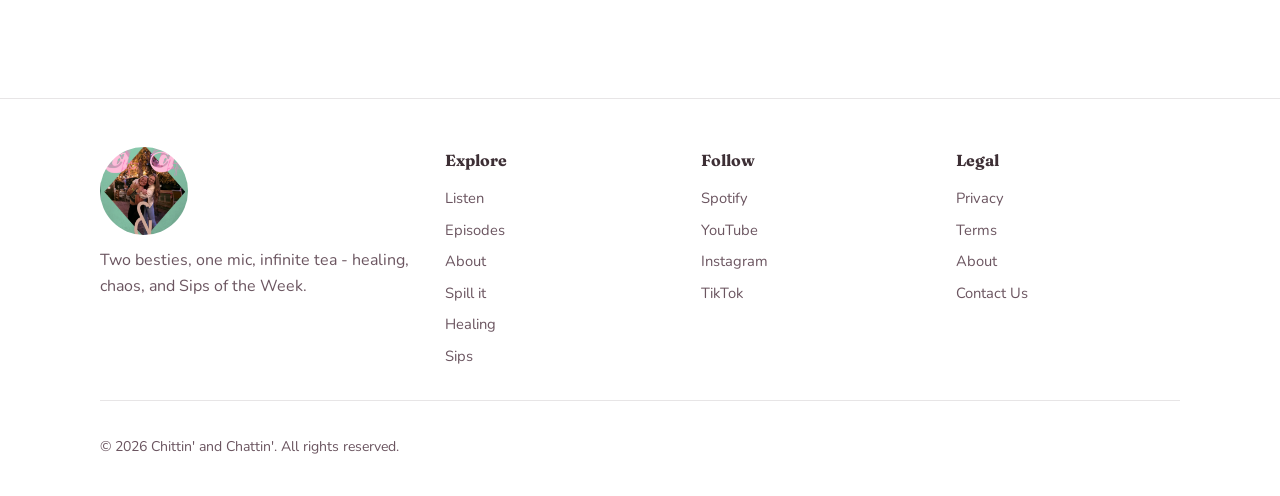
==== commit 885de5cb: "Add Web3Forms inbox submissions and thank-you redirect page. Fix live domain to chittinandchattin.co" ====
--- a/index.html
+++ b/index.html
@@ -7,7 +7,7 @@
     <title>Chittin' and Chattin</title>
     <link rel="icon" href="/assets/brand/icon.png" type="image/png" />
     <link rel="stylesheet" href="/assets/css/site.css" />
-    <link rel="canonical" href="https://chittinnchattin.com/" />
+    <link rel="canonical" href="https://chittinandchattin.com/" />
     <script async src="https://pagead2.googlesyndication.com/pagead/js/adsbygoogle.js?client=ca-pub-7048606415692002"
      crossorigin="anonymous"></script>
   </head>
--- a/assets/css/site.css
+++ b/assets/css/site.css
@@ -443,6 +443,78 @@
   margin: 0.75rem 0 0;
 }
 
+.contact-form {
+  margin-top: 1.5rem;
+  max-width: 36rem;
+}
+
+.contact-honeypot {
+  position: absolute;
+  left: -9999px;
+  opacity: 0;
+  pointer-events: none;
+}
+
+.form-field {
+  margin-bottom: 1.25rem;
+}
+
+.form-field label {
+  display: block;
+  margin-bottom: 0.4rem;
+  font-weight: 600;
+  font-size: 0.95rem;
+}
+
+.form-field .optional {
+  font-weight: 400;
+  color: var(--muted);
+  font-size: 0.85rem;
+}
+
+.form-field input,
+.form-field textarea {
+  width: 100%;
+  padding: 0.75rem 1rem;
+  font: inherit;
+  color: var(--text);
+  background: var(--surface);
+  border: 1px solid var(--border);
+  border-radius: 0.75rem;
+}
+
+.form-field input:focus,
+.form-field textarea:focus {
+  outline: 2px solid rgba(245, 200, 66, 0.45);
+  outline-offset: 2px;
+}
+
+.form-field textarea {
+  resize: vertical;
+  min-height: 8rem;
+}
+
+.contact-form .btn {
+  margin-top: 0.5rem;
+}
+
+.form-status {
+  margin: 1rem 0 0;
+  font-size: 0.95rem;
+}
+
+.form-status-pending {
+  color: var(--muted);
+}
+
+.form-status-success {
+  color: #7dd87d;
+}
+
+.form-status-error {
+  color: #f08080;
+}
+
 .coming-soon {
   text-align: center;
   padding: 2rem 0 3rem;
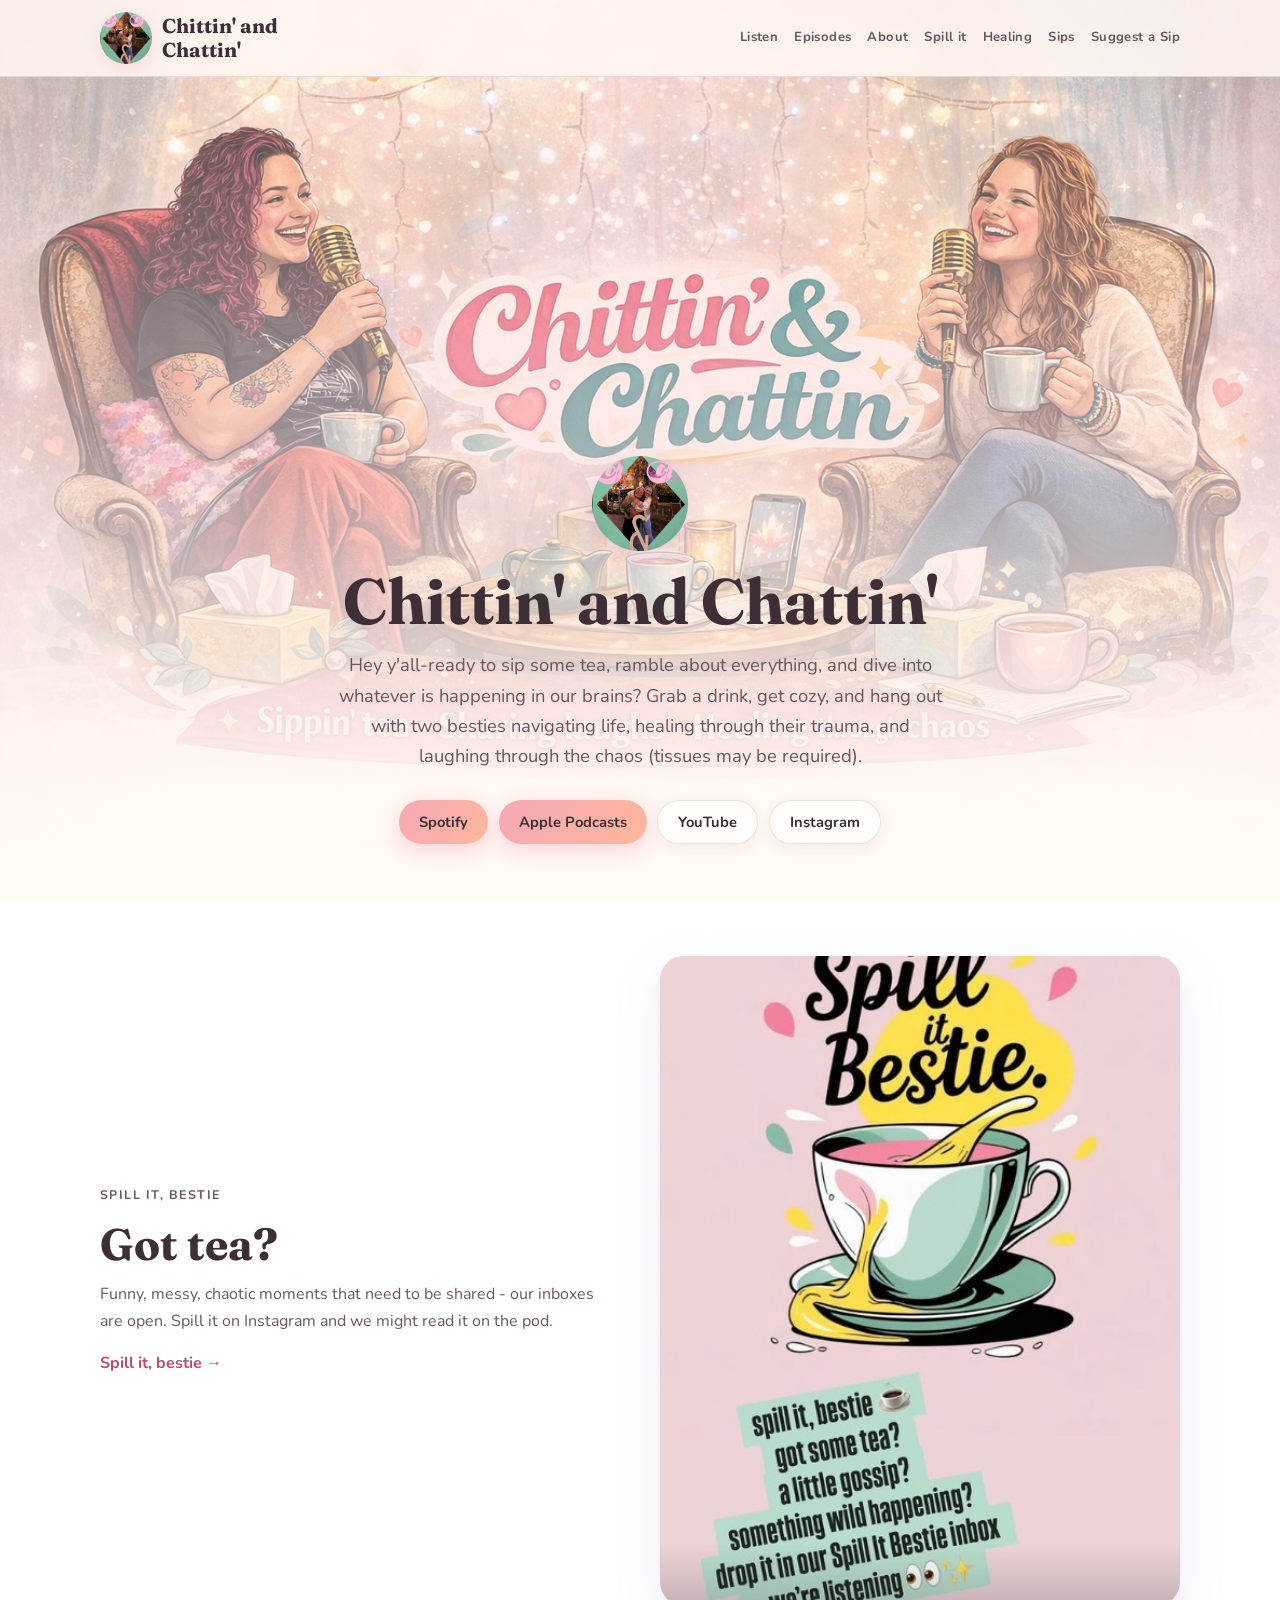
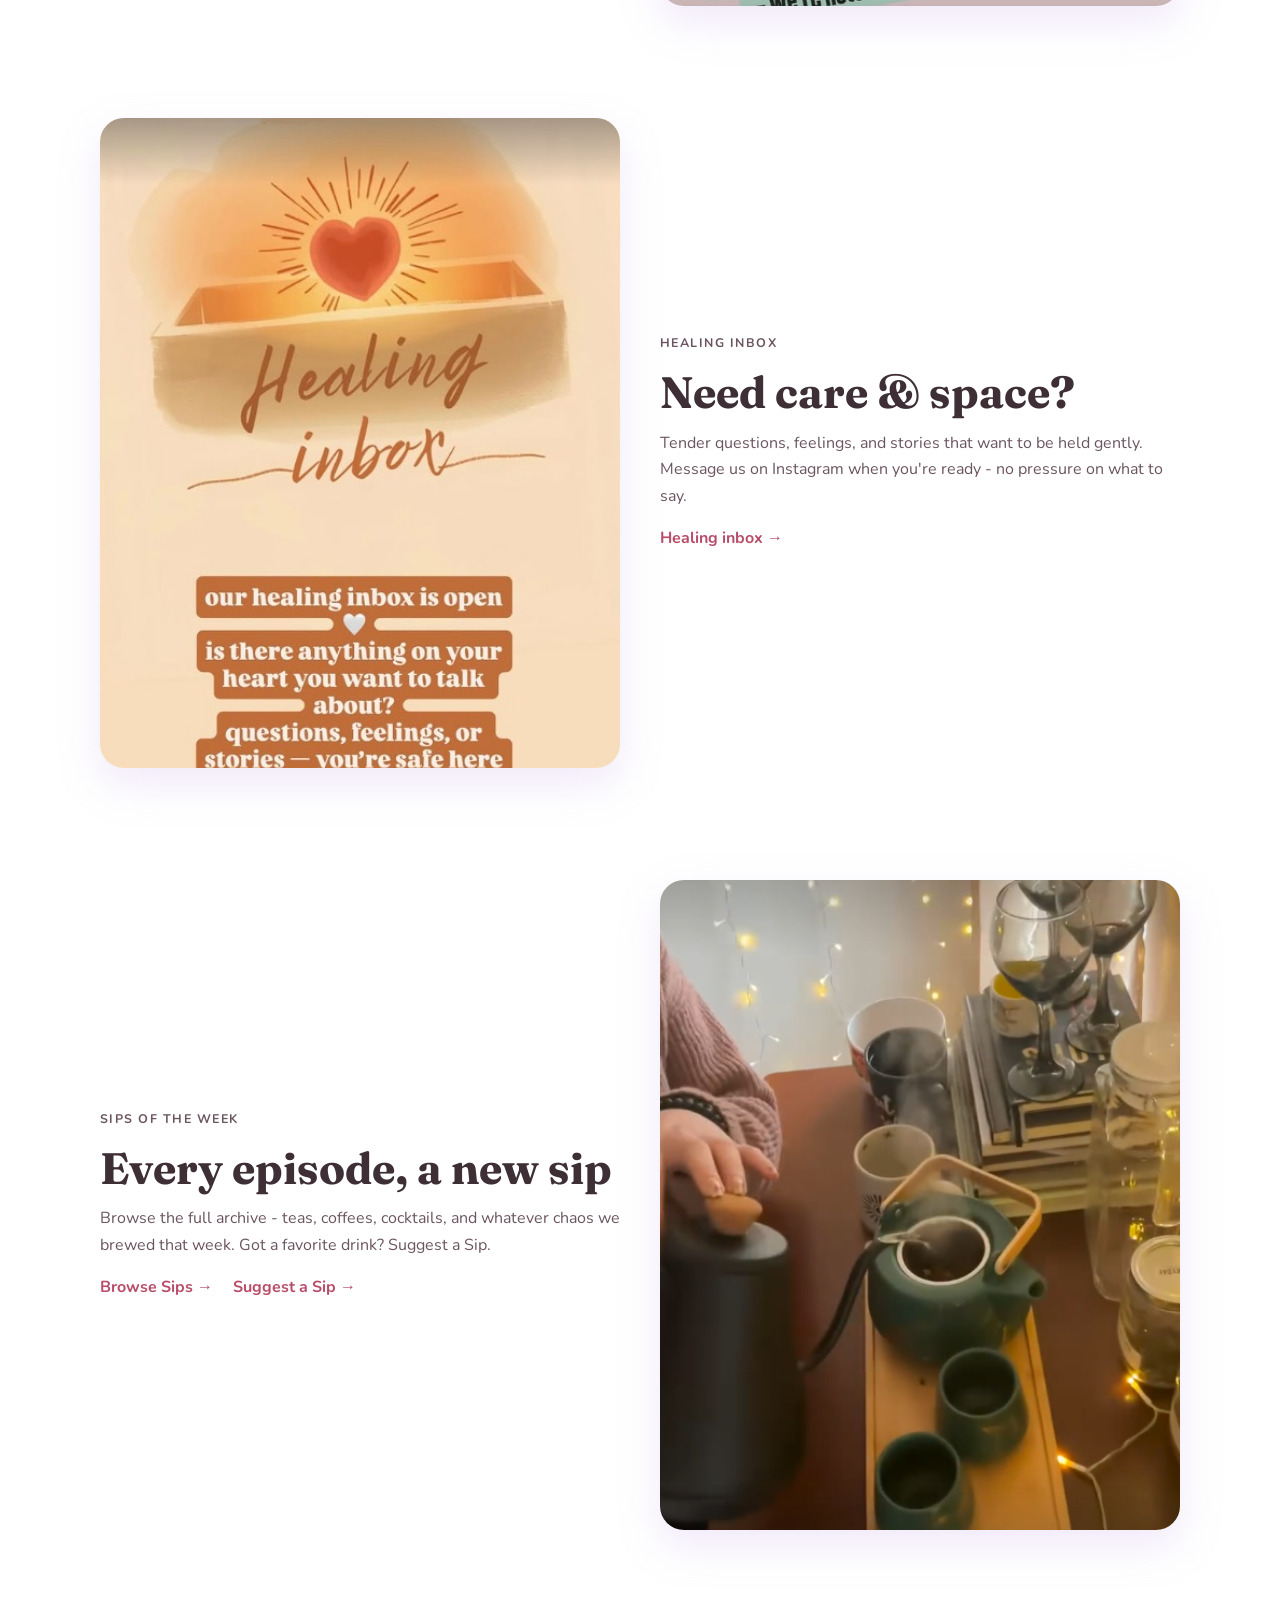
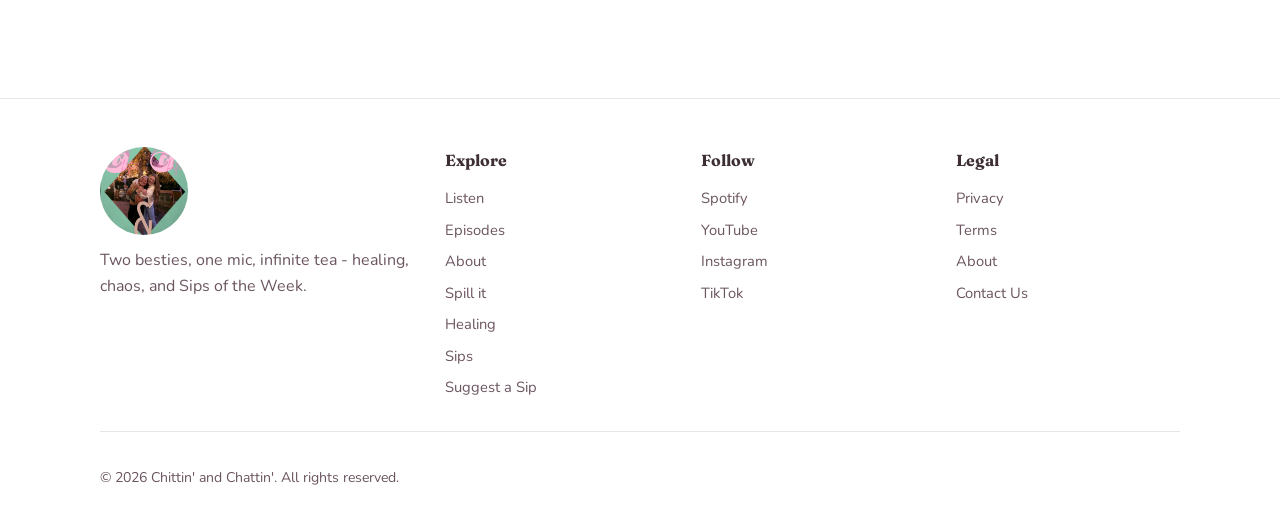
==== commit 441c7c08: "Add Suggest a Sip inbox page with drink collage and Web3Forms. Listeners can submit favorite drinks " ====
--- a/index.html
+++ b/index.html
@@ -43,9 +43,11 @@
           ${renderTeaser({
             eyebrow: "Sips of the Week",
             title: "Every episode, a new sip",
-            body: "Browse the full archive - teas, coffees, cocktails, and whatever chaos we brewed that week.",
+            body: "Browse the full archive - teas, coffees, cocktails, and whatever chaos we brewed that week. Got a favorite drink? Suggest a Sip.",
             href: "/sips/",
             cta: "Browse Sips",
+            secondaryHref: "/suggestasip/",
+            secondaryCta: "Suggest a Sip",
             image: "/assets/features/sips-of-the-week.png",
           })}
         `,
--- a/assets/css/site.css
+++ b/assets/css/site.css
@@ -311,6 +311,19 @@
   color: #b84d6a;
 }
 
+.teaser-links {
+  display: flex;
+  flex-wrap: wrap;
+  gap: 0.75rem 1.25rem;
+  align-items: baseline;
+}
+
+.sip-suggest-cta {
+  margin: 0 0 1.75rem;
+  font-weight: 600;
+  color: var(--muted);
+}
+
 .teaser {
   padding: 3.5rem 0;
 }
@@ -1009,3 +1022,86 @@
     transform: none;
   }
 }
+
+/* Suggest a Sip collage page */
+.page-inner:has(.sip-suggest-page) {
+  width: 100%;
+  max-width: none;
+  padding-inline: 0;
+}
+
+.sip-suggest-page {
+  position: relative;
+  overflow: hidden;
+  padding: clamp(1.5rem, 4vw, 3rem) clamp(1rem, 3vw, 2rem) 4rem;
+  background:
+    radial-gradient(circle at 12% 18%, rgba(244, 168, 184, 0.22), transparent 42%),
+    radial-gradient(circle at 88% 12%, rgba(255, 184, 154, 0.2), transparent 38%),
+    radial-gradient(circle at 78% 82%, rgba(201, 168, 232, 0.18), transparent 40%),
+    radial-gradient(circle at 8% 78%, rgba(245, 200, 66, 0.12), transparent 36%),
+    linear-gradient(160deg, rgba(255, 248, 243, 0.95) 0%, rgba(255, 232, 240, 0.85) 45%, rgba(255, 244, 230, 0.9) 100%);
+  border-radius: 1.25rem;
+  border: 1px solid var(--border);
+}
+
+.sip-decor-layer {
+  position: absolute;
+  inset: 0;
+  pointer-events: none;
+  z-index: 0;
+}
+
+.sip-decor {
+  position: absolute;
+  width: clamp(3.5rem, 9vw, 5.5rem);
+  height: auto;
+  opacity: 0.55;
+  filter: drop-shadow(0 6px 14px rgba(61, 47, 53, 0.08));
+}
+
+.sip-decor-1 { top: 4%; left: 2%; transform: rotate(-14deg); }
+.sip-decor-2 { top: 8%; right: 3%; transform: rotate(10deg); width: clamp(3rem, 8vw, 4.75rem); }
+.sip-decor-3 { top: 38%; left: 1%; transform: rotate(8deg); width: clamp(4rem, 10vw, 6rem); opacity: 0.5; }
+.sip-decor-4 { top: 42%; right: 2%; transform: rotate(-12deg); }
+.sip-decor-5 { bottom: 18%; left: 4%; transform: rotate(-6deg); width: clamp(3.25rem, 8vw, 5rem); }
+.sip-decor-6 { bottom: 12%; right: 5%; transform: rotate(16deg); width: clamp(3.75rem, 9vw, 5.75rem); }
+.sip-decor-7 { bottom: 4%; left: 18%; transform: rotate(22deg) scale(0.85); opacity: 0.4; }
+.sip-decor-8 { bottom: 6%; right: 16%; transform: rotate(-18deg) scale(0.9); opacity: 0.42; }
+
+.sip-suggest-content {
+  position: relative;
+  z-index: 1;
+  width: var(--container);
+  max-width: 100%;
+  margin-inline: auto;
+}
+
+.sip-suggest-page .page-header,
+.sip-suggest-page .feature-layout {
+  background: rgba(255, 255, 255, 0.62);
+  backdrop-filter: blur(8px);
+  border-radius: 1rem;
+  border: 1px solid rgba(255, 255, 255, 0.65);
+  padding: clamp(1rem, 3vw, 1.75rem);
+}
+
+.sip-suggest-page .page-header {
+  margin-bottom: 1.25rem;
+}
+
+.sip-suggest-page .feature-layout {
+  padding: clamp(1rem, 3vw, 2rem);
+}
+
+@media (max-width: 720px) {
+  .sip-decor-3,
+  .sip-decor-7,
+  .sip-decor-8 {
+    display: none;
+  }
+
+  .sip-decor {
+    opacity: 0.38;
+    width: clamp(2.75rem, 12vw, 4rem);
+  }
+}
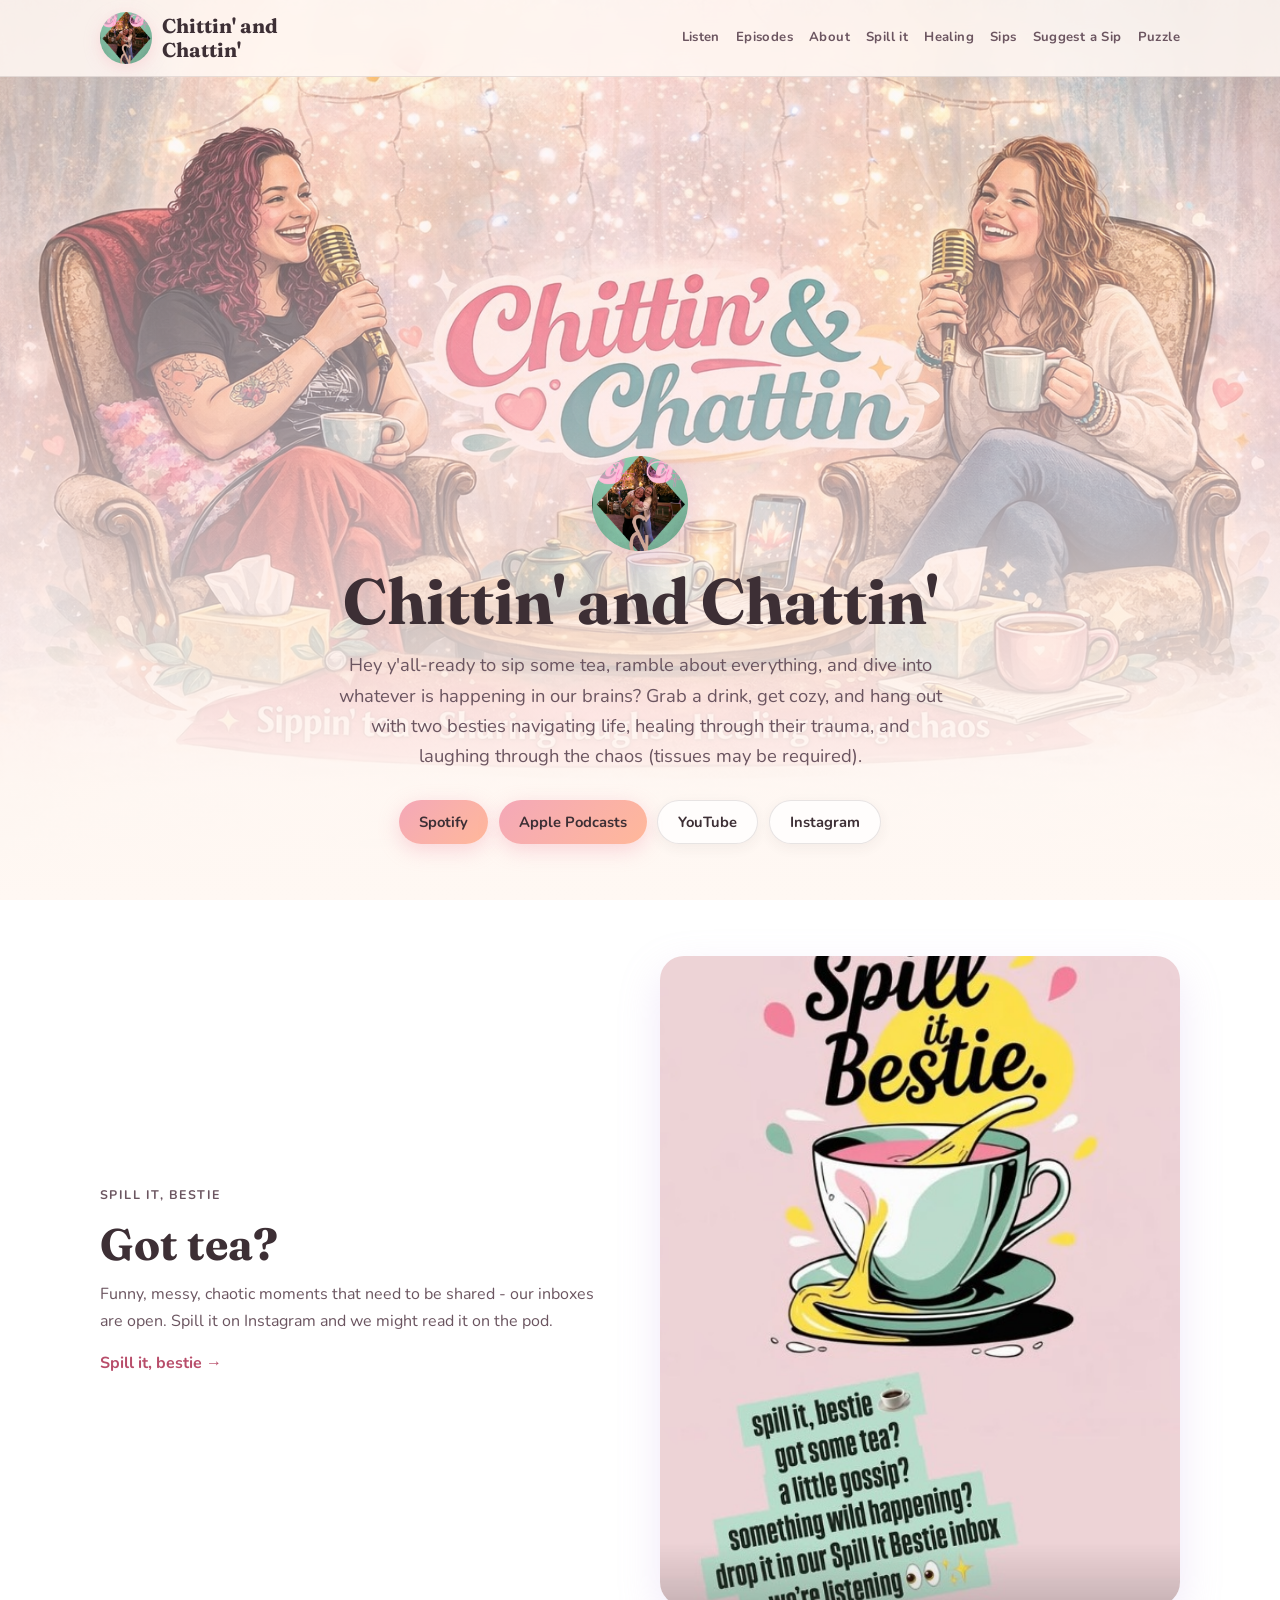
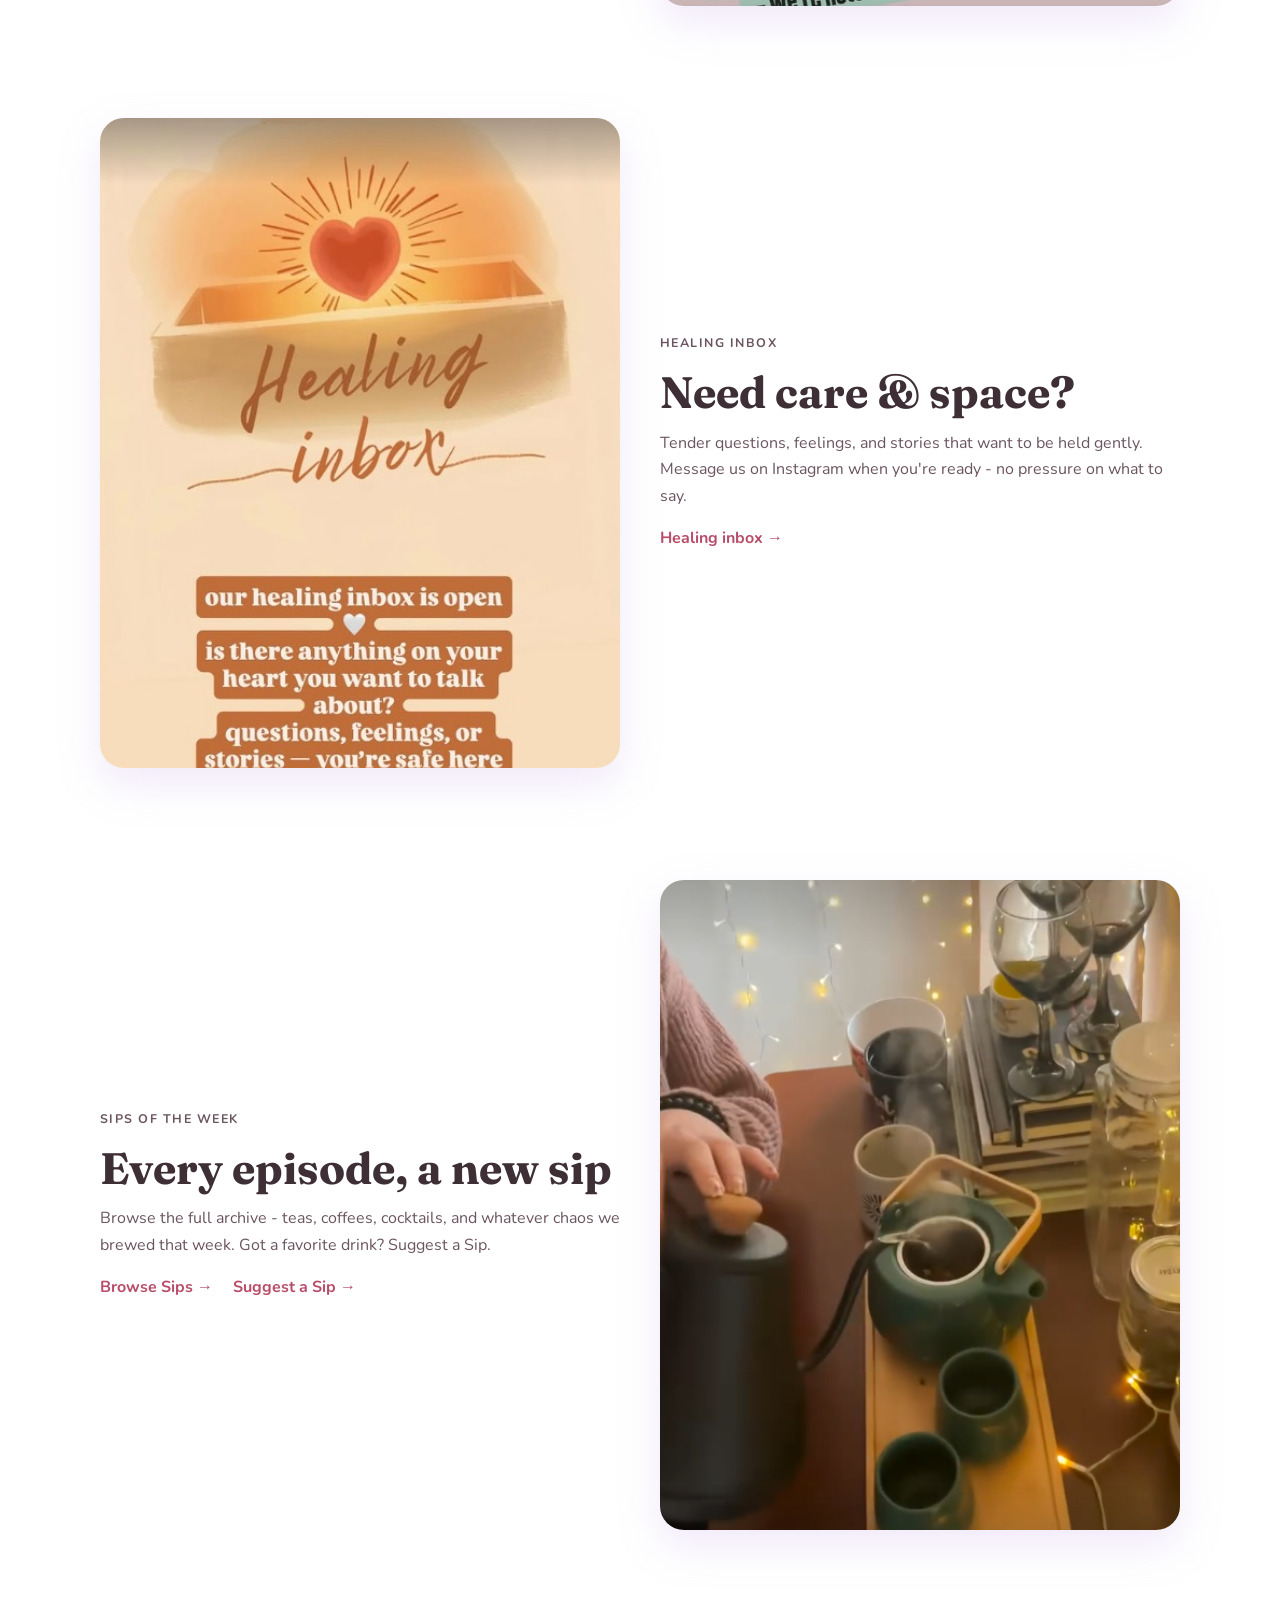
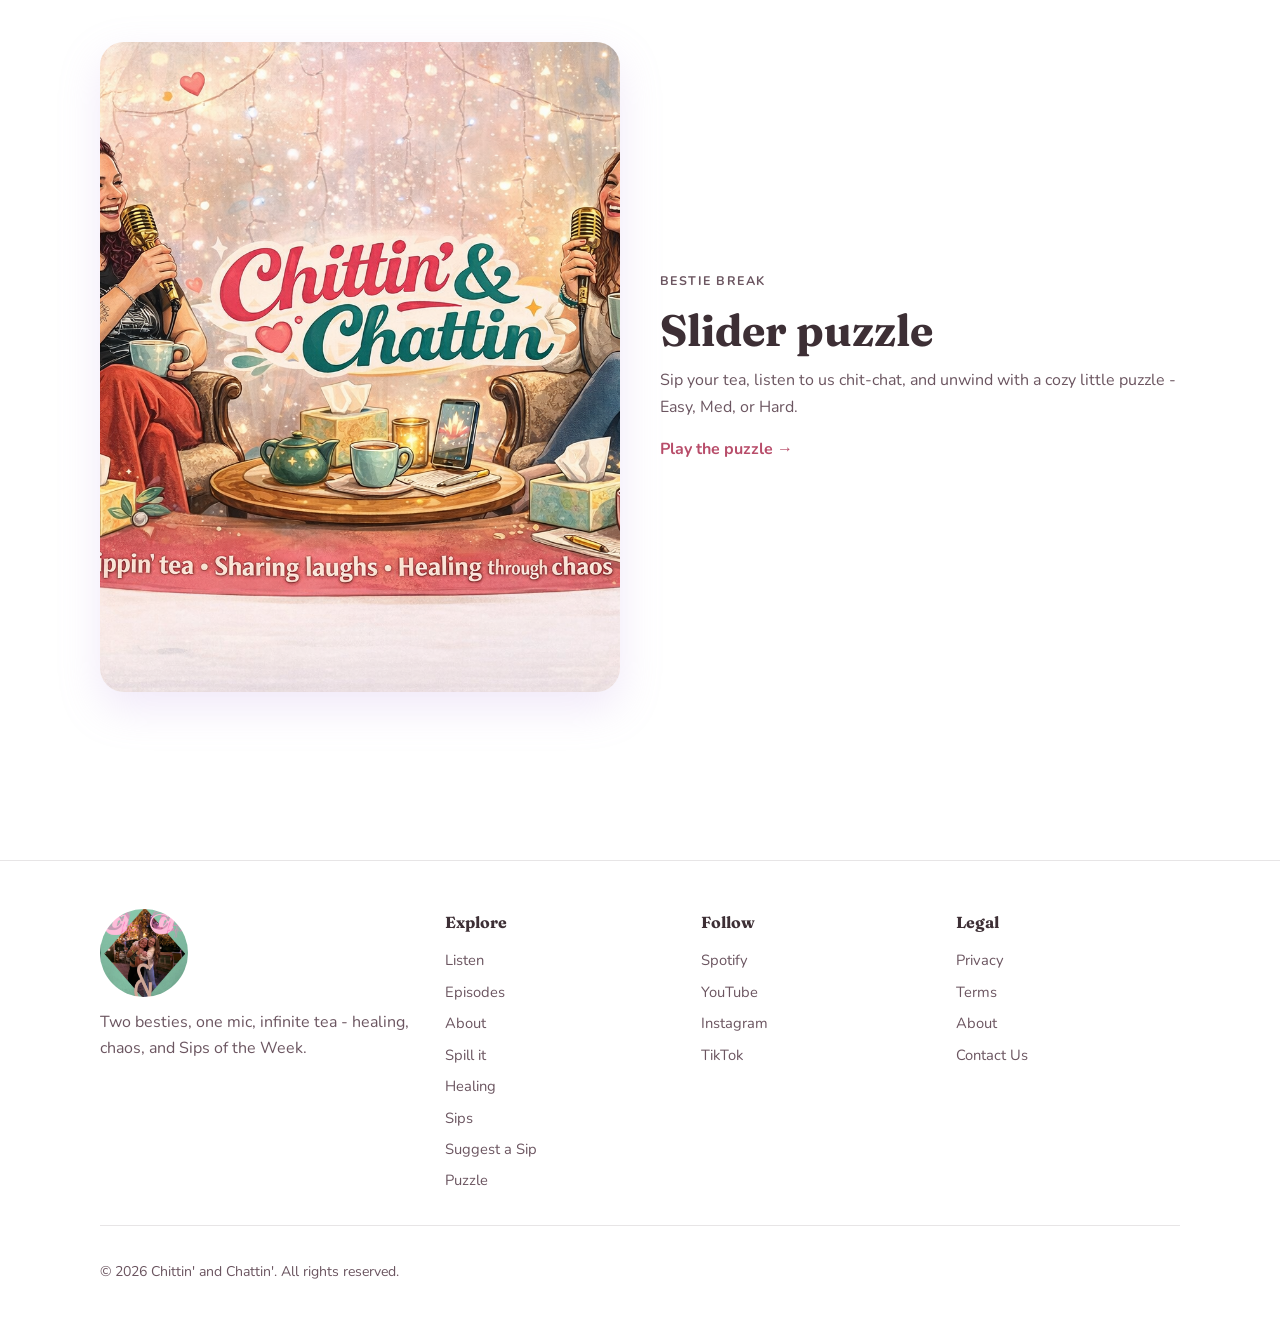
==== commit d47265fe: "Add slider puzzle game with cozy copy polish and site updates. Ship the /puzzle/ minigame (3x3/4x4/5" ====
--- a/index.html
+++ b/index.html
@@ -50,6 +50,15 @@
             secondaryCta: "Suggest a Sip",
             image: "/assets/features/sips-of-the-week.png",
           })}
+          ${renderTeaser({
+            eyebrow: "Bestie break",
+            title: "Slider puzzle",
+            body: "Sip your tea, listen to us chit-chat, and unwind with a cozy little puzzle - Easy, Med, or Hard.",
+            href: "/puzzle/",
+            cta: "Play the puzzle",
+            image: "/assets/brand/hero.png",
+            reverse: true,
+          })}
         `,
       });
     </script>
--- a/assets/css/site.css
+++ b/assets/css/site.css
@@ -1105,3 +1105,187 @@
     width: clamp(2.75rem, 12vw, 4rem);
   }
 }
+
+/* Slider puzzle */
+.slider-puzzle {
+  margin-top: 1.5rem;
+}
+
+.slider-puzzle-toolbar {
+  display: flex;
+  flex-wrap: wrap;
+  align-items: center;
+  justify-content: space-between;
+  gap: 1rem;
+  margin-bottom: 1rem;
+}
+
+.slider-puzzle-difficulty {
+  display: flex;
+  flex-wrap: wrap;
+  gap: 0.5rem;
+}
+
+.slider-diff-btn.is-active {
+  background: linear-gradient(135deg, var(--petal), var(--peach));
+  border-color: transparent;
+  color: var(--ink);
+  font-weight: 700;
+}
+
+.slider-puzzle-meta {
+  display: flex;
+  flex-wrap: wrap;
+  align-items: flex-end;
+  justify-content: space-between;
+  gap: 1rem;
+  margin-bottom: 1rem;
+}
+
+.slider-puzzle-stats {
+  margin: 0;
+  font-weight: 600;
+  color: var(--muted);
+}
+
+.slider-puzzle-stats-wrap {
+  display: flex;
+  flex-direction: column;
+  gap: 0.25rem;
+}
+
+.slider-puzzle-art {
+  margin: 0;
+  font-size: 0.85rem;
+  color: var(--muted);
+}
+
+.slider-puzzle-test-hint {
+  margin: 0.75rem 0 0;
+  text-align: center;
+  font-size: 0.8rem;
+  color: var(--muted);
+}
+
+.slider-puzzle-test-hint code {
+  font-size: 0.75rem;
+}
+
+.slider-puzzle-ref {
+  margin: 0;
+  text-align: center;
+}
+
+.slider-puzzle-ref img {
+  width: 96px;
+  height: auto;
+  border-radius: 0.5rem;
+  border: 2px solid var(--border);
+  box-shadow: 0 4px 12px rgba(61, 47, 53, 0.08);
+}
+
+.slider-puzzle-ref figcaption {
+  margin-top: 0.25rem;
+  font-size: 0.75rem;
+  color: var(--muted);
+}
+
+.slider-puzzle-board-wrap {
+  position: relative;
+  width: min(92vw, 560px);
+  margin-inline: auto;
+}
+
+.slider-puzzle-board {
+  display: grid;
+  grid-template-columns: repeat(var(--slider-size, 3), 1fr);
+  gap: 3px;
+  aspect-ratio: 1;
+  padding: 4px;
+  background: var(--surface);
+  border: 1px solid var(--border);
+  border-radius: 1rem;
+  box-shadow: 0 8px 24px rgba(201, 168, 232, 0.2);
+}
+
+.slider-tile {
+  appearance: none;
+  border: none;
+  margin: 0;
+  padding: 0;
+  width: 100%;
+  aspect-ratio: 1;
+  border-radius: 0.35rem;
+  background-repeat: no-repeat;
+  cursor: pointer;
+  transition: transform 0.12s ease, box-shadow 0.12s ease;
+  box-shadow: inset 0 0 0 1px rgba(255, 255, 255, 0.35);
+}
+
+.slider-tile:not(.slider-tile-empty):hover {
+  transform: scale(1.02);
+  box-shadow: 0 2px 8px rgba(61, 47, 53, 0.15);
+  z-index: 1;
+}
+
+.slider-tile:focus-visible {
+  outline: 2px solid var(--lilac);
+  outline-offset: 2px;
+}
+
+.slider-tile-empty {
+  background: rgba(255, 248, 243, 0.9);
+  border: 2px dashed rgba(61, 47, 53, 0.18);
+  cursor: default;
+  box-shadow: none;
+}
+
+.slider-puzzle-win {
+  position: absolute;
+  inset: 0;
+  display: flex;
+  flex-direction: column;
+  align-items: center;
+  justify-content: center;
+  gap: 0.75rem;
+  padding: 1.5rem;
+  text-align: center;
+  background: rgba(255, 248, 243, 0.92);
+  backdrop-filter: blur(6px);
+  border-radius: 1rem;
+  border: 1px solid var(--border);
+}
+
+.slider-puzzle-win[hidden] {
+  display: none;
+}
+
+.slider-puzzle-win-title {
+  margin: 0;
+  font-family: var(--font-display);
+  font-size: clamp(1.5rem, 4vw, 2rem);
+  color: var(--ink);
+}
+
+.slider-puzzle-win-body {
+  margin: 0;
+  color: var(--muted);
+}
+
+.slider-puzzle-hint {
+  margin: 1rem 0 0;
+  text-align: center;
+  font-size: 0.9rem;
+  color: var(--muted);
+}
+
+@media (max-width: 480px) {
+  .slider-puzzle-board {
+    gap: 2px;
+    padding: 3px;
+  }
+
+  .slider-tile {
+    border-radius: 0.2rem;
+  }
+}
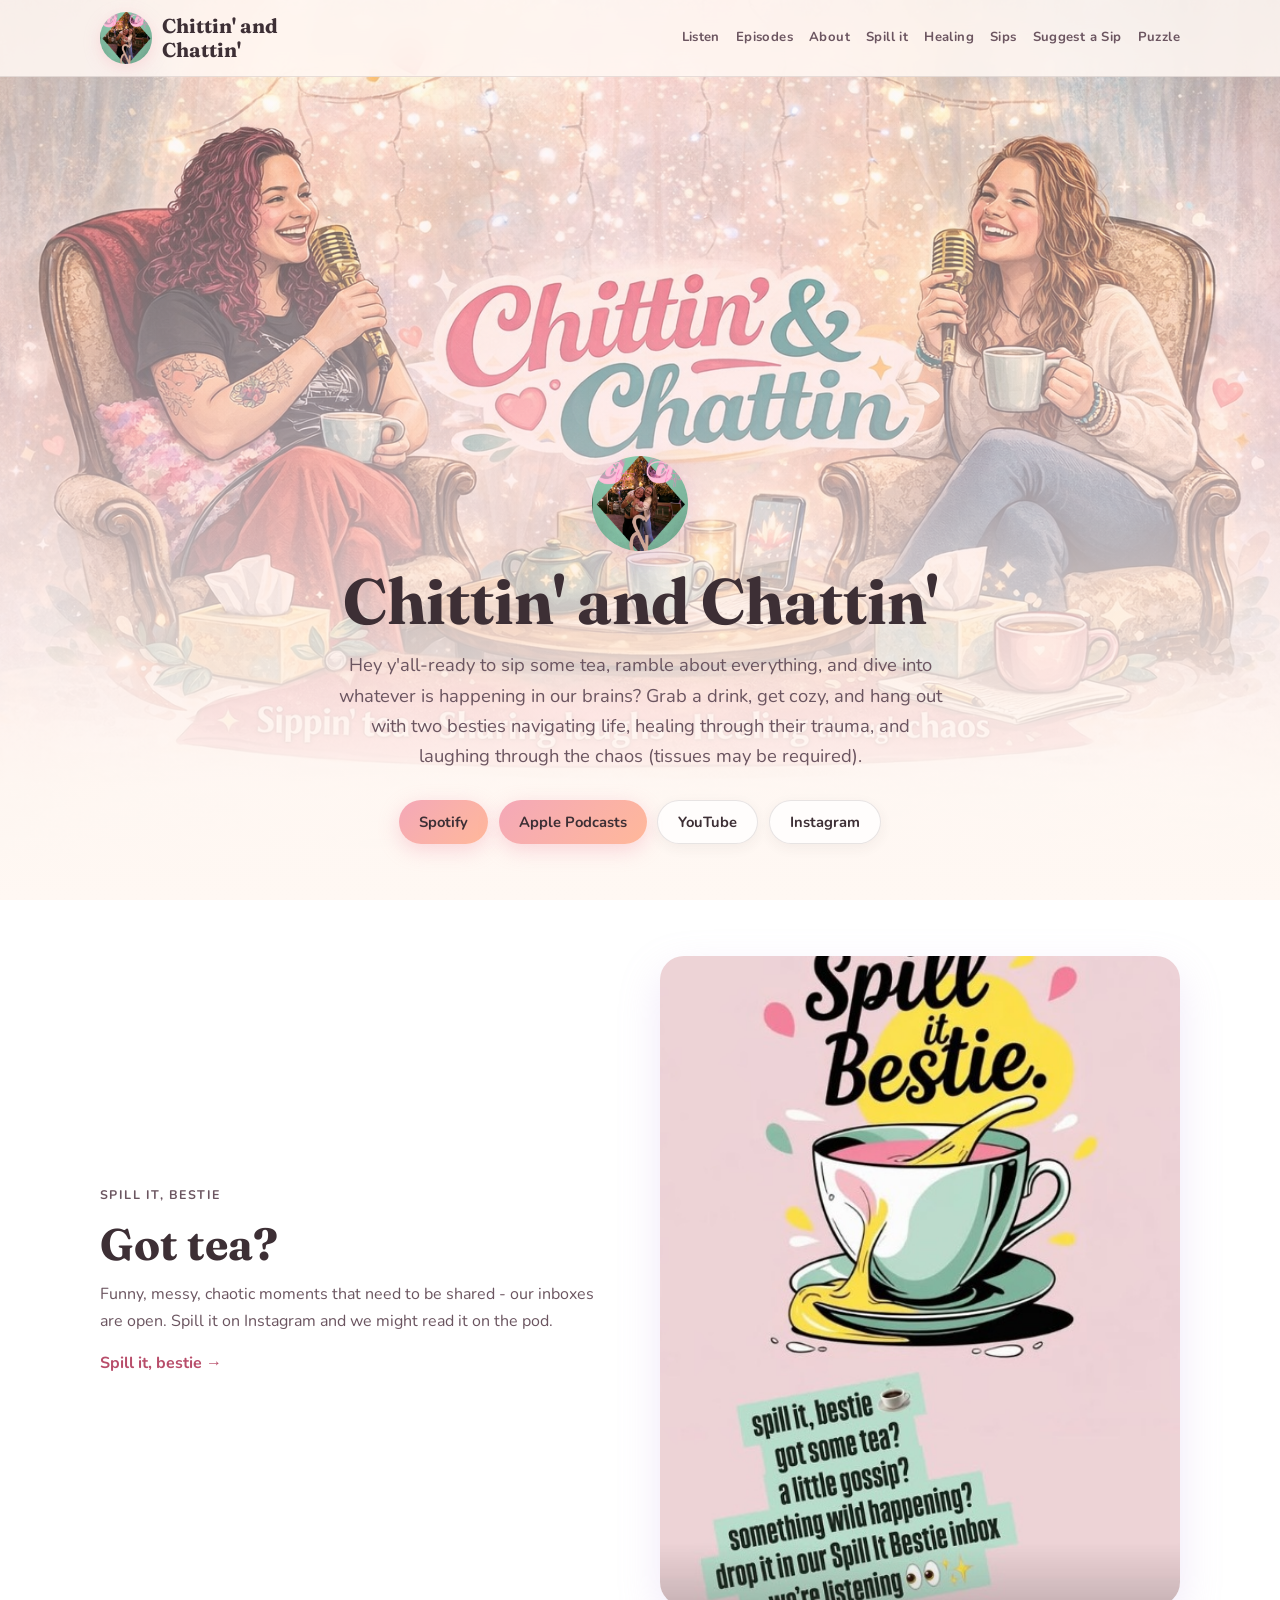
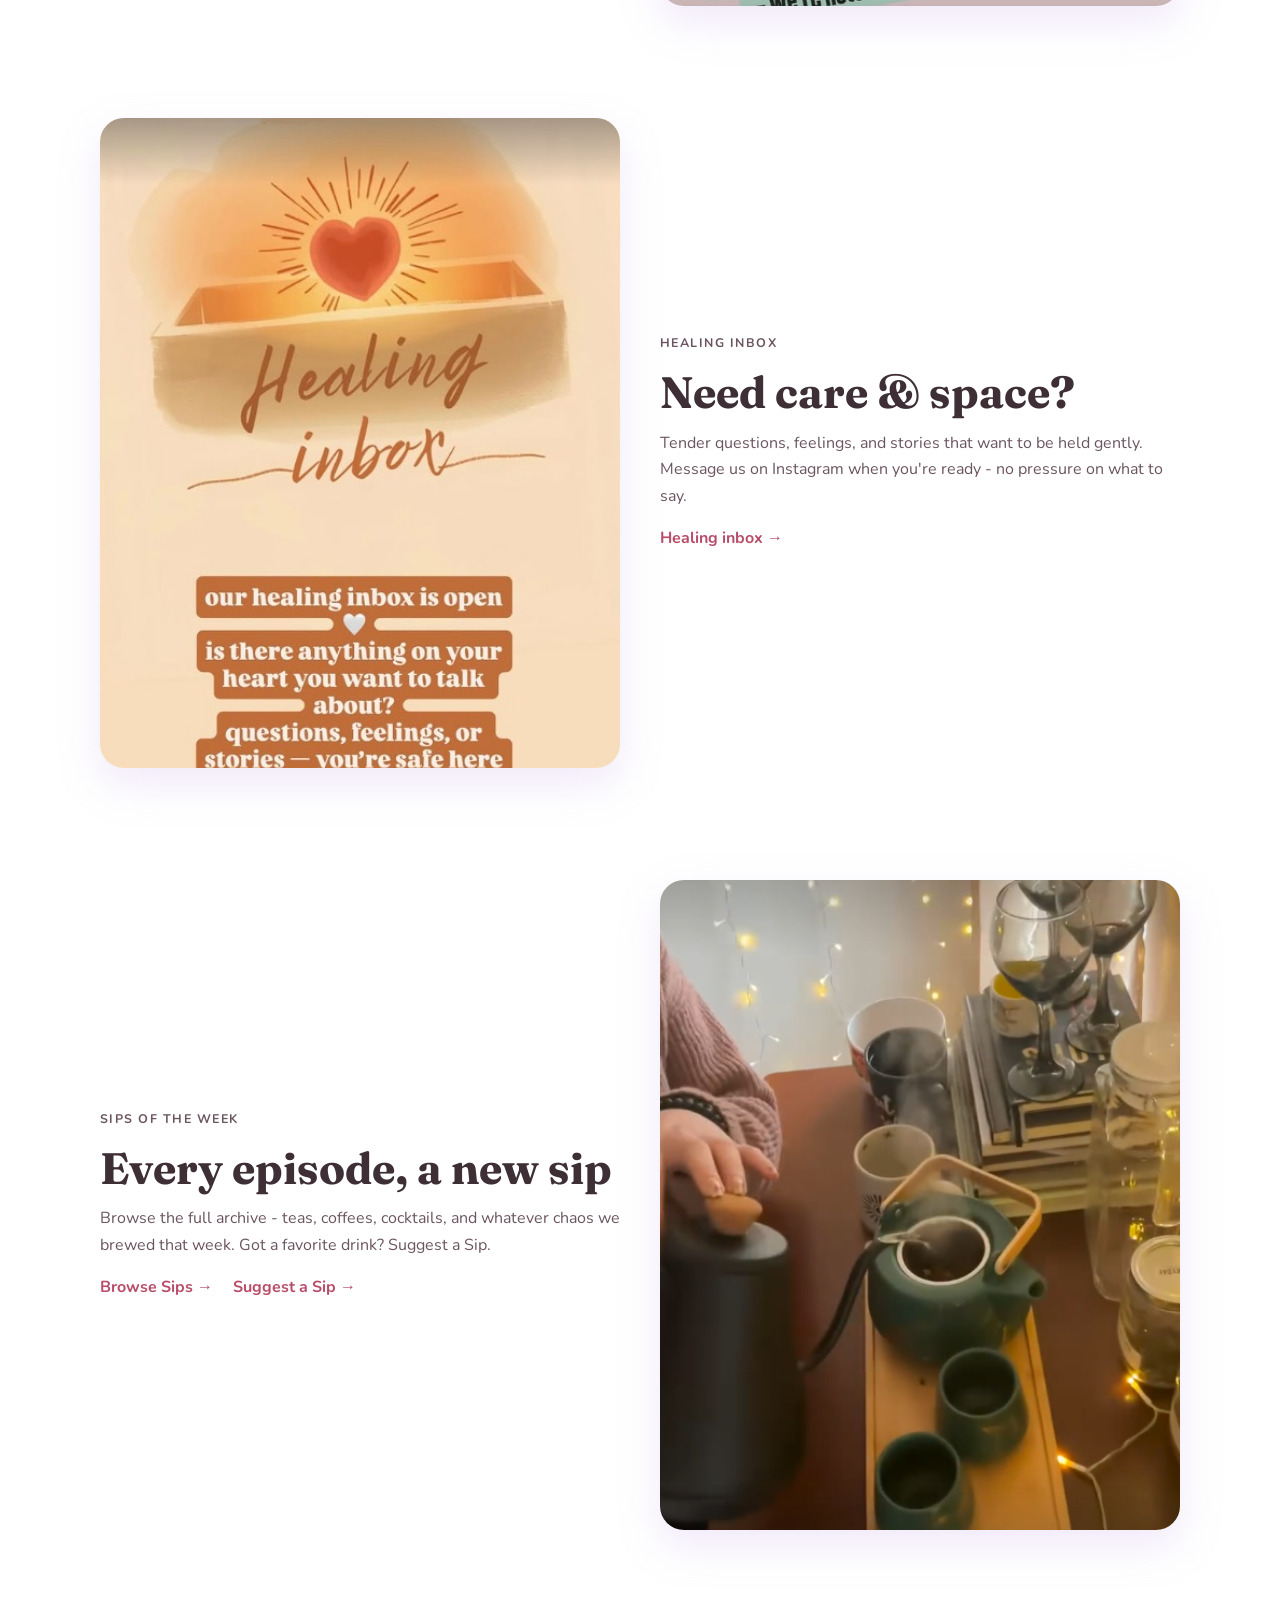
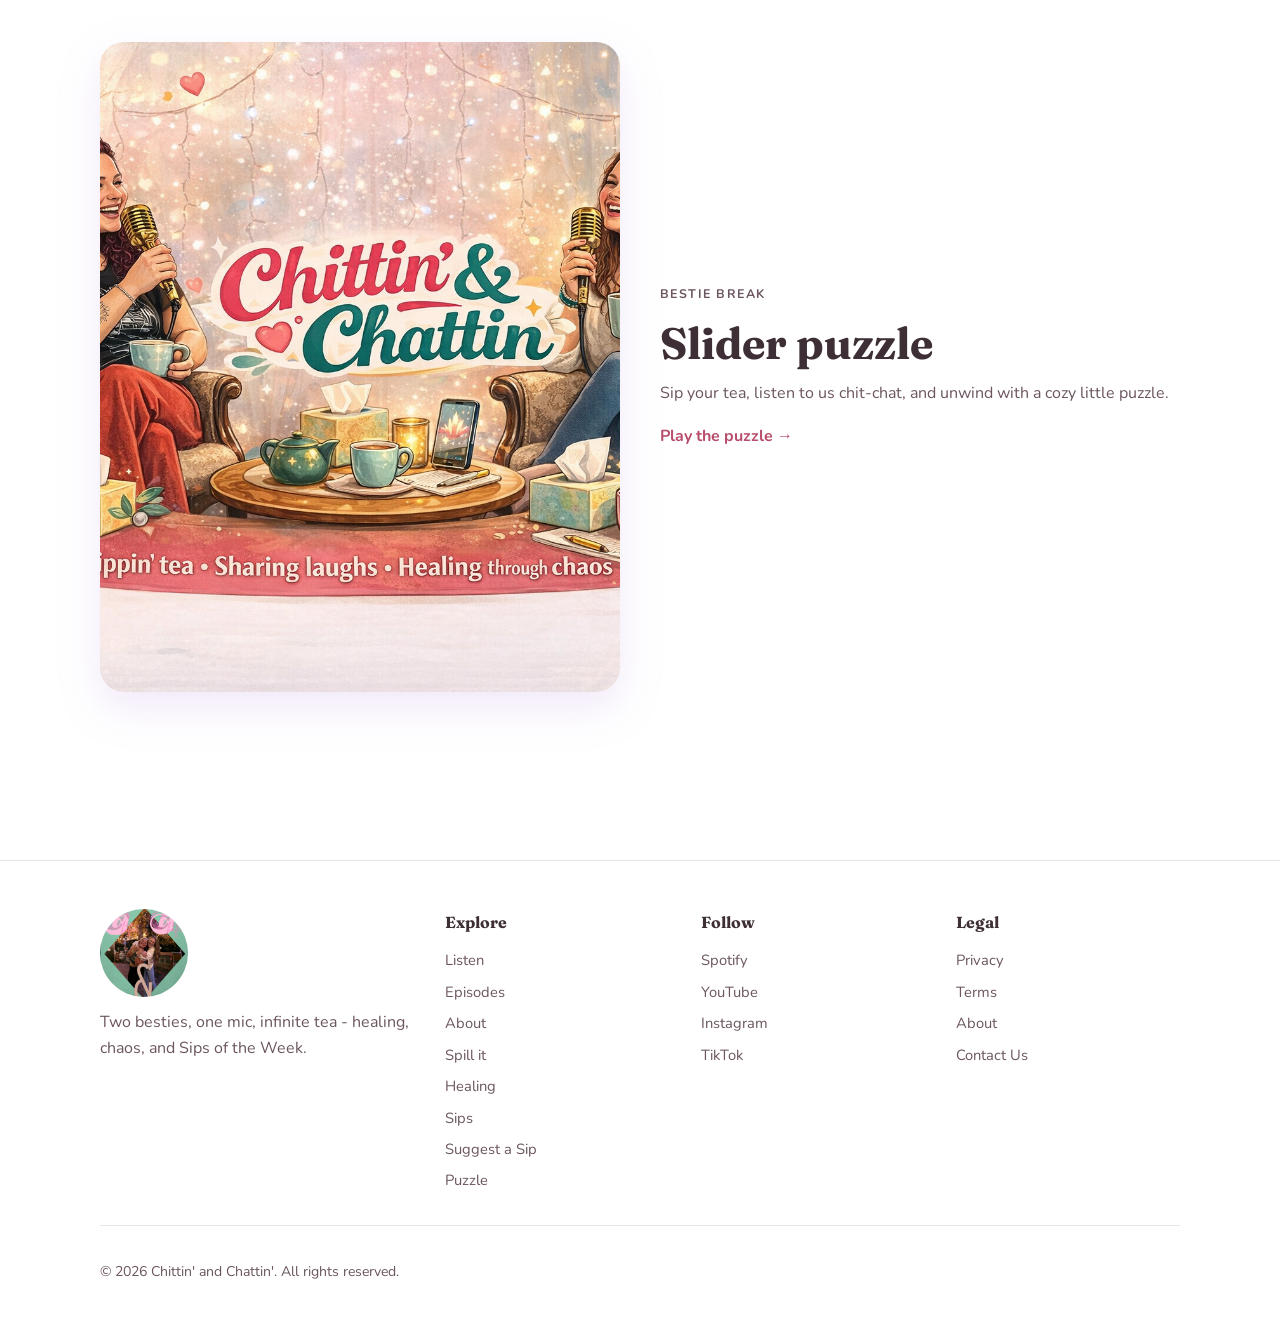
==== commit 14ccea65: "Remove difficulty labels from homepage puzzle teaser. Co-authored-by: Cursor <cursoragent@cursor.com" ====
--- a/index.html
+++ b/index.html
@@ -53,7 +53,7 @@
           ${renderTeaser({
             eyebrow: "Bestie break",
             title: "Slider puzzle",
-            body: "Sip your tea, listen to us chit-chat, and unwind with a cozy little puzzle - Easy, Med, or Hard.",
+            body: "Sip your tea, listen to us chit-chat, and unwind with a cozy little puzzle.",
             href: "/puzzle/",
             cta: "Play the puzzle",
             image: "/assets/brand/hero.png",
--- a/assets/css/site.css
+++ b/assets/css/site.css
@@ -1160,24 +1160,14 @@
   color: var(--muted);
 }
 
-.slider-puzzle-test-hint {
-  margin: 0.75rem 0 0;
-  text-align: center;
-  font-size: 0.8rem;
-  color: var(--muted);
-}
-
-.slider-puzzle-test-hint code {
-  font-size: 0.75rem;
-}
-
 .slider-puzzle-ref {
   margin: 0;
   text-align: center;
 }
 
 .slider-puzzle-ref img {
-  width: 96px;
+  width: 192px;
+  max-width: min(42vw, 192px);
   height: auto;
   border-radius: 0.5rem;
   border: 2px solid var(--border);
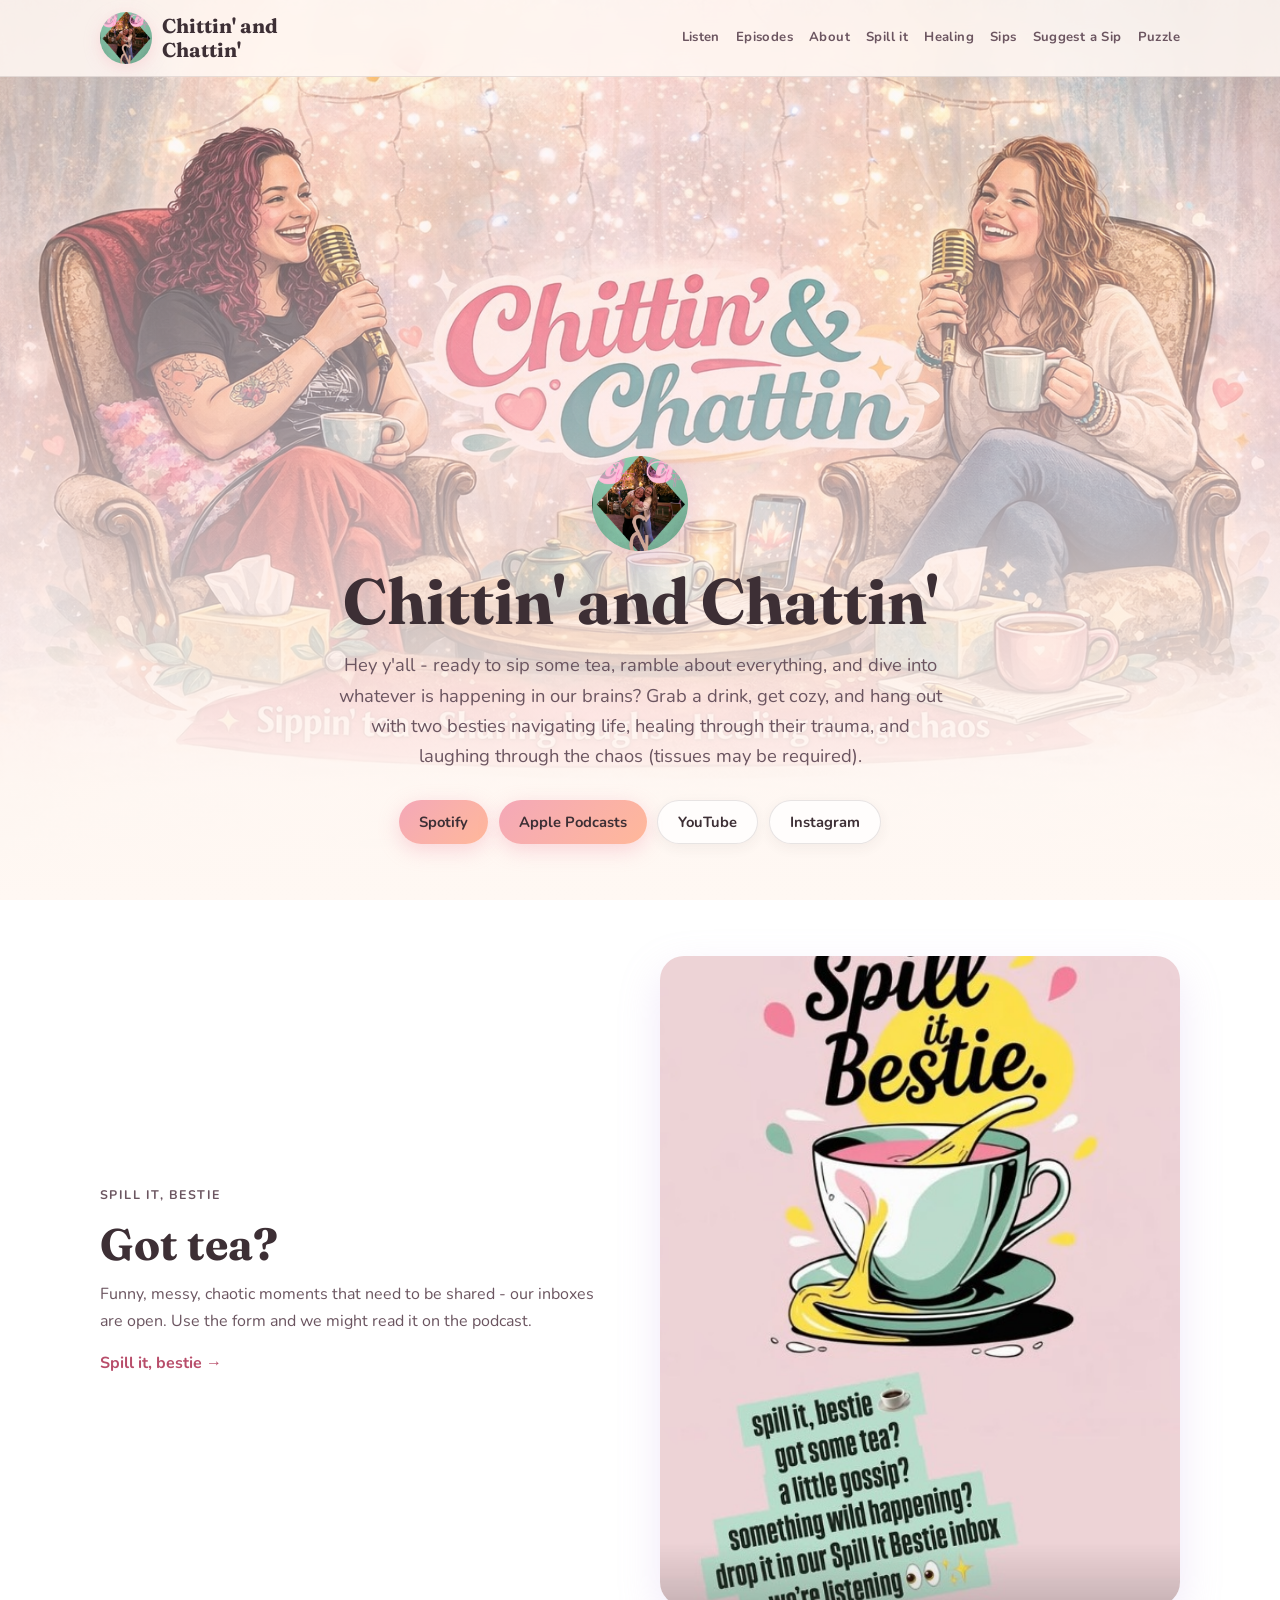
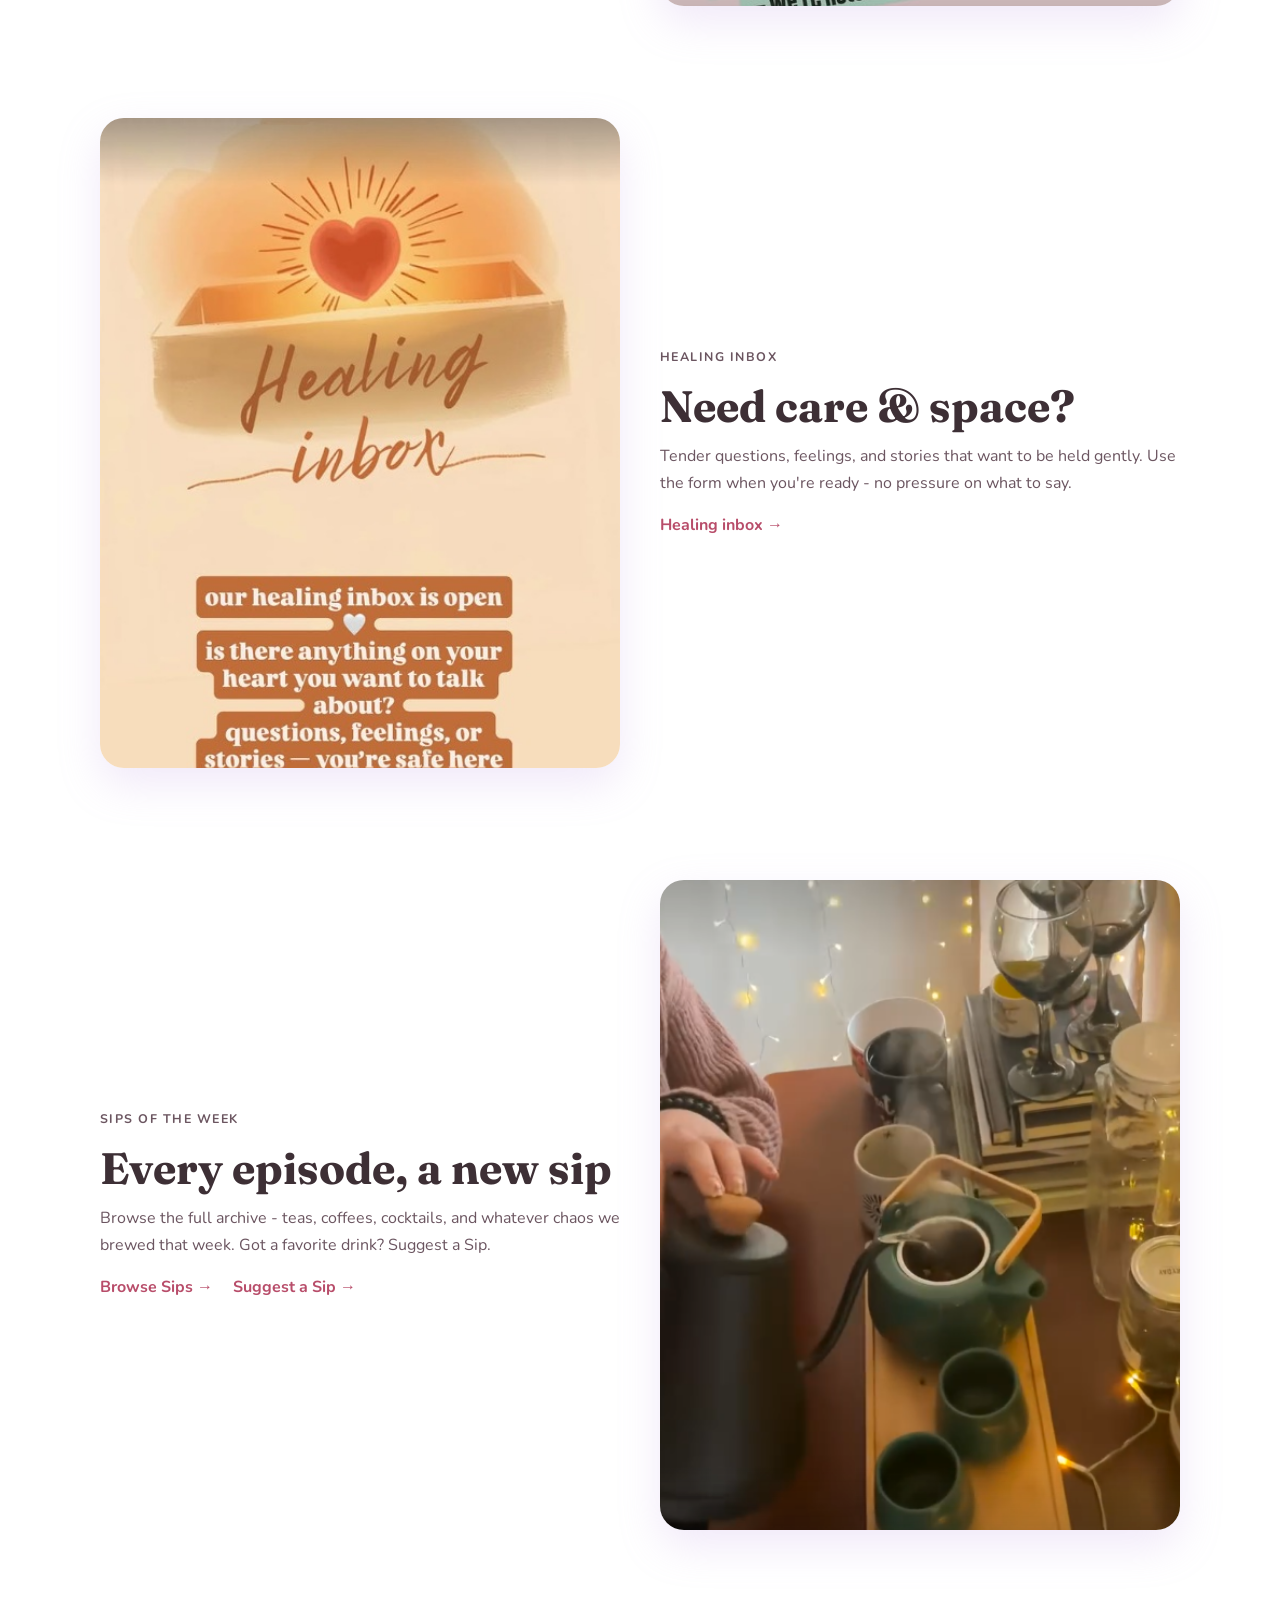
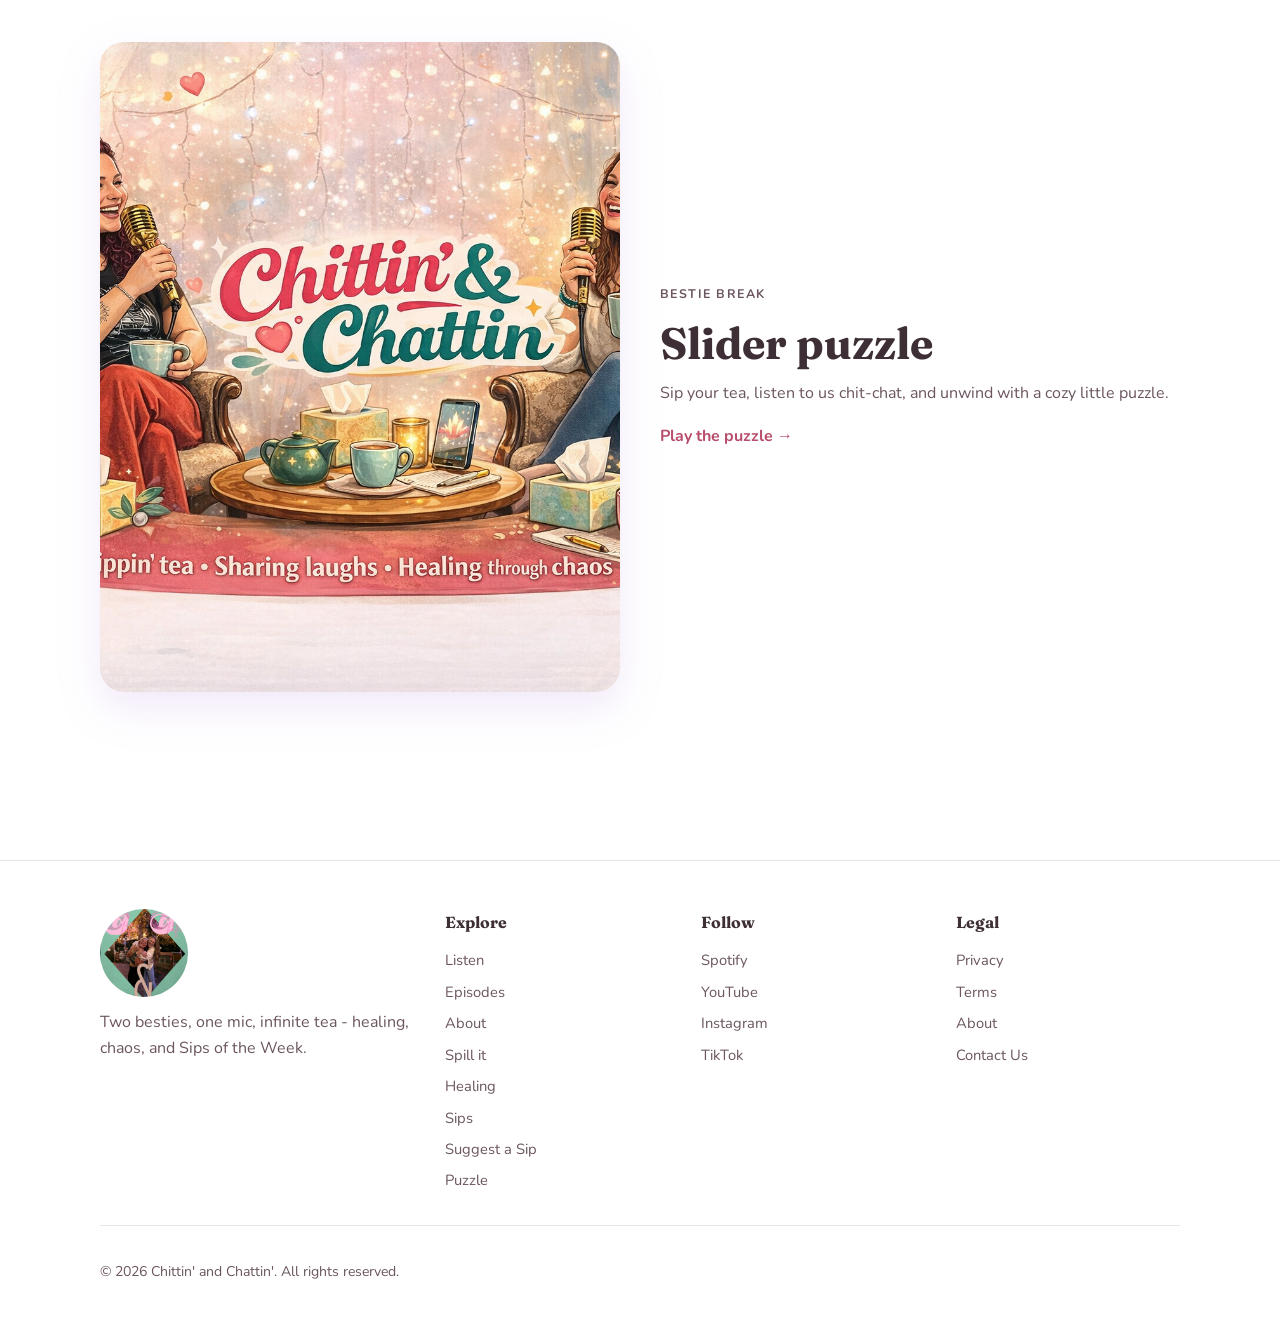
==== commit 9dd718d4: "Add fan mail page with M/Syd subject tagging and route forms to shared Gmail. Co-authored-by: Cursor" ====
--- a/index.html
+++ b/index.html
@@ -3,8 +3,8 @@
   <head>
     <meta charset="UTF-8" />
     <meta name="viewport" content="width=device-width, initial-scale=1.0" />
-    <meta name="description" content="Chittin' and Chattin - two besties navigating life, healing, and laughing through the chaos. Listen on Spotify, Apple, YouTube, and everywhere else." />
-    <title>Chittin' and Chattin</title>
+    <meta name="description" content="Chittin' and Chattin' - two besties navigating life, healing, and laughing through the chaos. Listen on Spotify, Apple, YouTube, and everywhere else." />
+    <title>Chittin' and Chattin'</title>
     <link rel="icon" href="/assets/brand/icon.png" type="image/png" />
     <link rel="stylesheet" href="/assets/css/site.css" />
     <link rel="canonical" href="https://chittinandchattin.com/" />
@@ -17,8 +17,8 @@
     <script src="/assets/js/site.js"></script>
     <script>
       initPage({
-        title: "Chittin' and Chattin",
-        description: "Chittin' and Chattin - two besties navigating life, healing, and laughing through the chaos.",
+        title: "Chittin' and Chattin'",
+        description: "Chittin' and Chattin' - two besties navigating life, healing, and laughing through the chaos.",
         activePath: "/",
         hero: true,
         adSlots: false,
@@ -26,7 +26,7 @@
           ${renderTeaser({
             eyebrow: "Spill it, bestie",
             title: "Got tea?",
-            body: "Funny, messy, chaotic moments that need to be shared - our inboxes are open. Spill it on Instagram and we might read it on the pod.",
+            body: "Funny, messy, chaotic moments that need to be shared - our inboxes are open. Use the form and we might read it on the podcast.",
             href: "/spill-it-bestie/",
             cta: "Spill it, bestie",
             image: "/assets/features/spill-it-bestie.jpg",
@@ -34,7 +34,7 @@
           ${renderTeaser({
             eyebrow: "Healing inbox",
             title: "Need care & space?",
-            body: "Tender questions, feelings, and stories that want to be held gently. Message us on Instagram when you're ready - no pressure on what to say.",
+            body: "Tender questions, feelings, and stories that want to be held gently. Use the form when you're ready - no pressure on what to say.",
             href: "/healing-inbox/",
             cta: "Healing inbox",
             image: "/assets/features/healing-inbox.jpg",
--- a/assets/css/site.css
+++ b/assets/css/site.css
@@ -419,6 +419,40 @@
   margin: 0 0 0.75rem;
 }
 
+.host-card-links {
+  display: flex;
+  flex-direction: column;
+  gap: 0.35rem;
+}
+
+.fan-mail-section {
+  margin-bottom: 2rem;
+}
+
+.fan-mail-prompt {
+  font-size: 1.125rem;
+  margin: 0.75rem 0 0;
+}
+
+.fan-mail-host-buttons {
+  display: flex;
+  gap: 1rem;
+  flex-wrap: wrap;
+  margin: 1rem 0 0.5rem;
+}
+
+.fan-mail-host-btn {
+  min-width: 5.5rem;
+}
+
+.fan-mail-selected {
+  margin: 0 0 1rem;
+}
+
+.fan-mail-form-wrap.is-collapsed {
+  display: none;
+}
+
 .feature-layout {
   display: grid;
   grid-template-columns: minmax(0, 1fr) minmax(0, 1.1fr);
